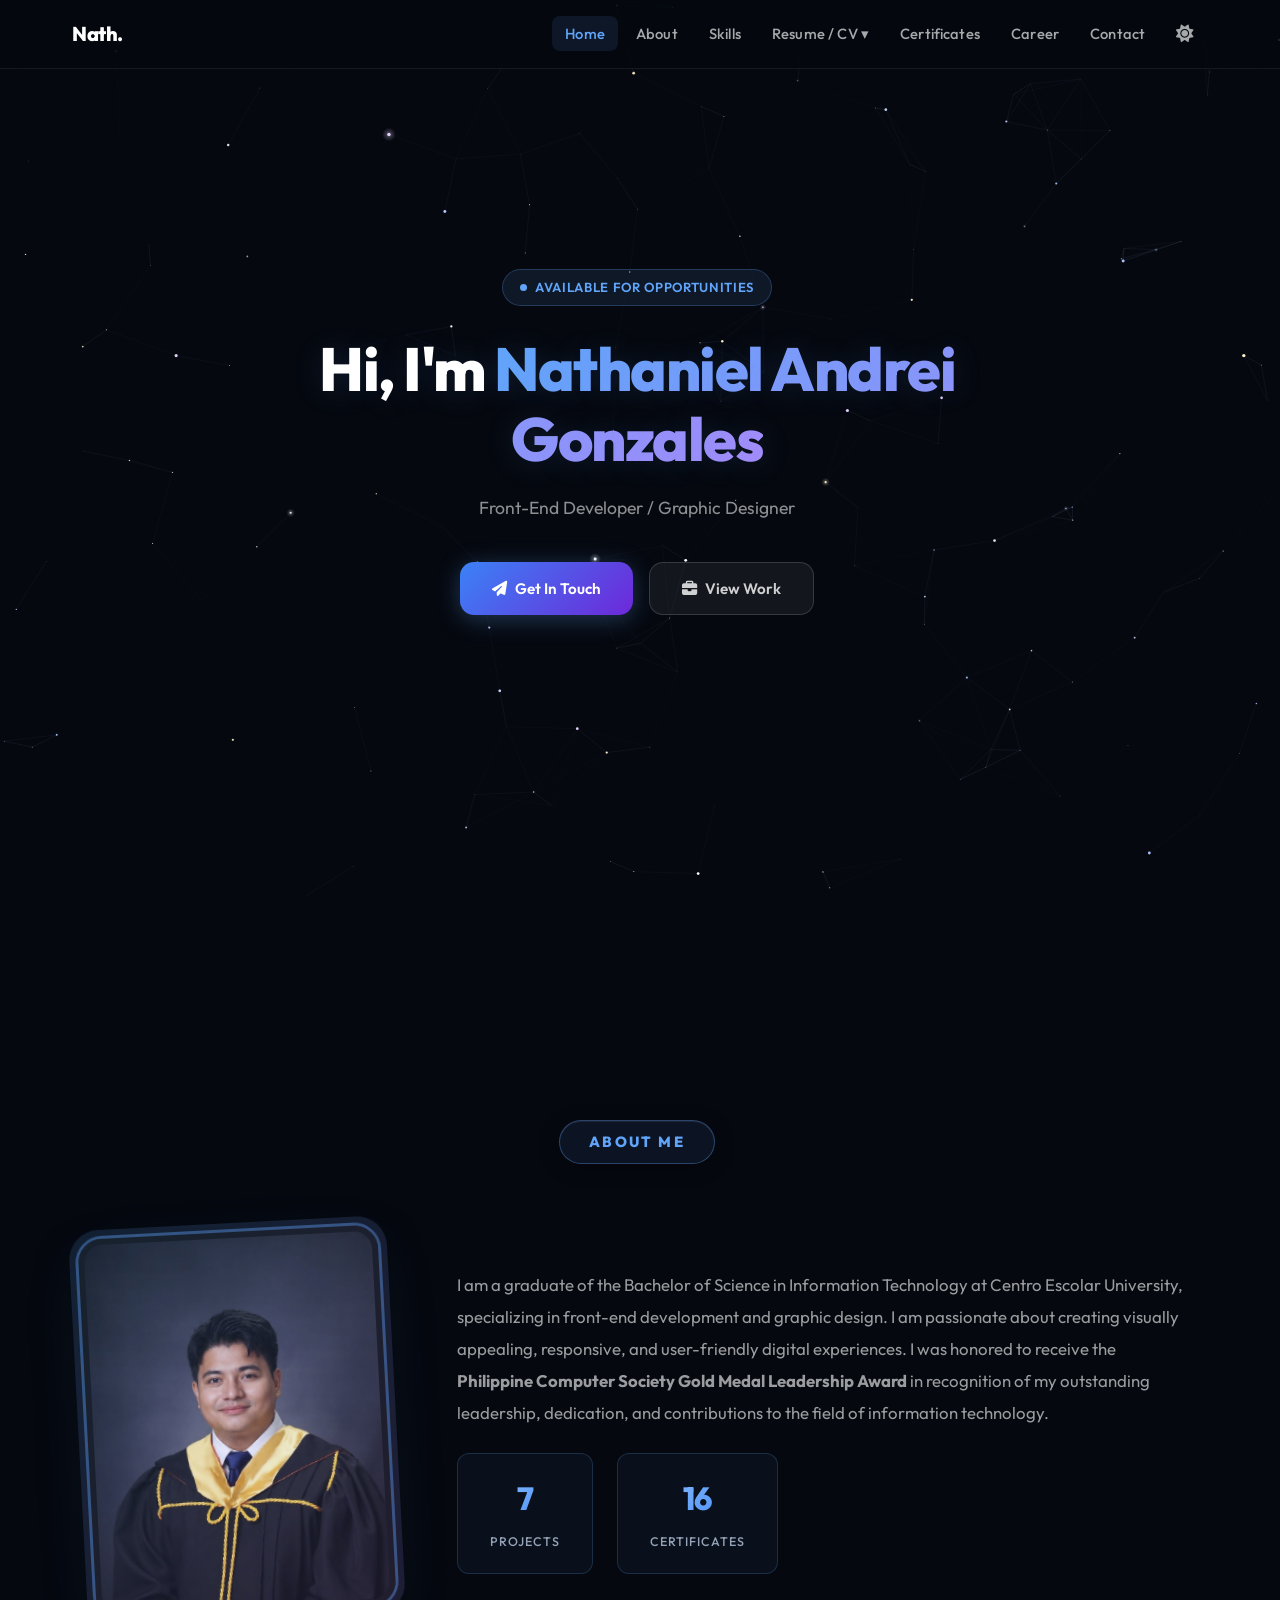
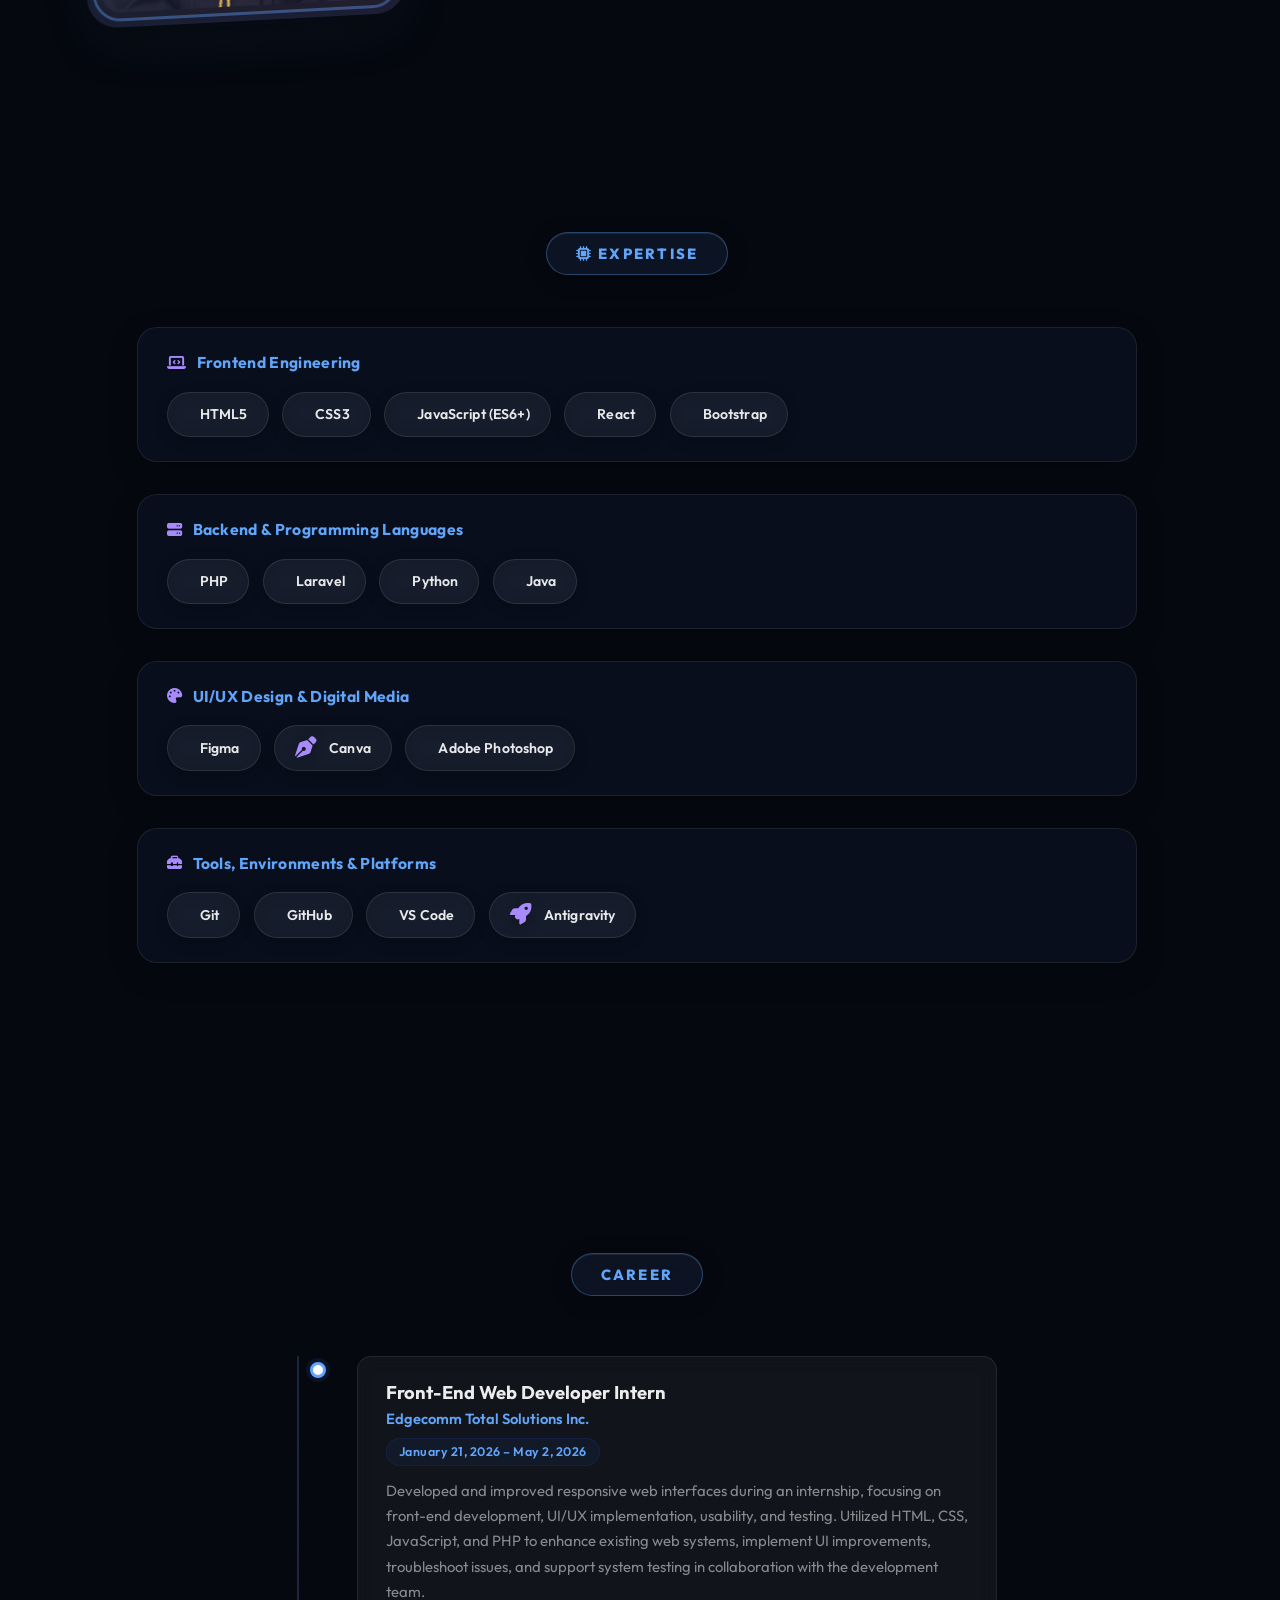
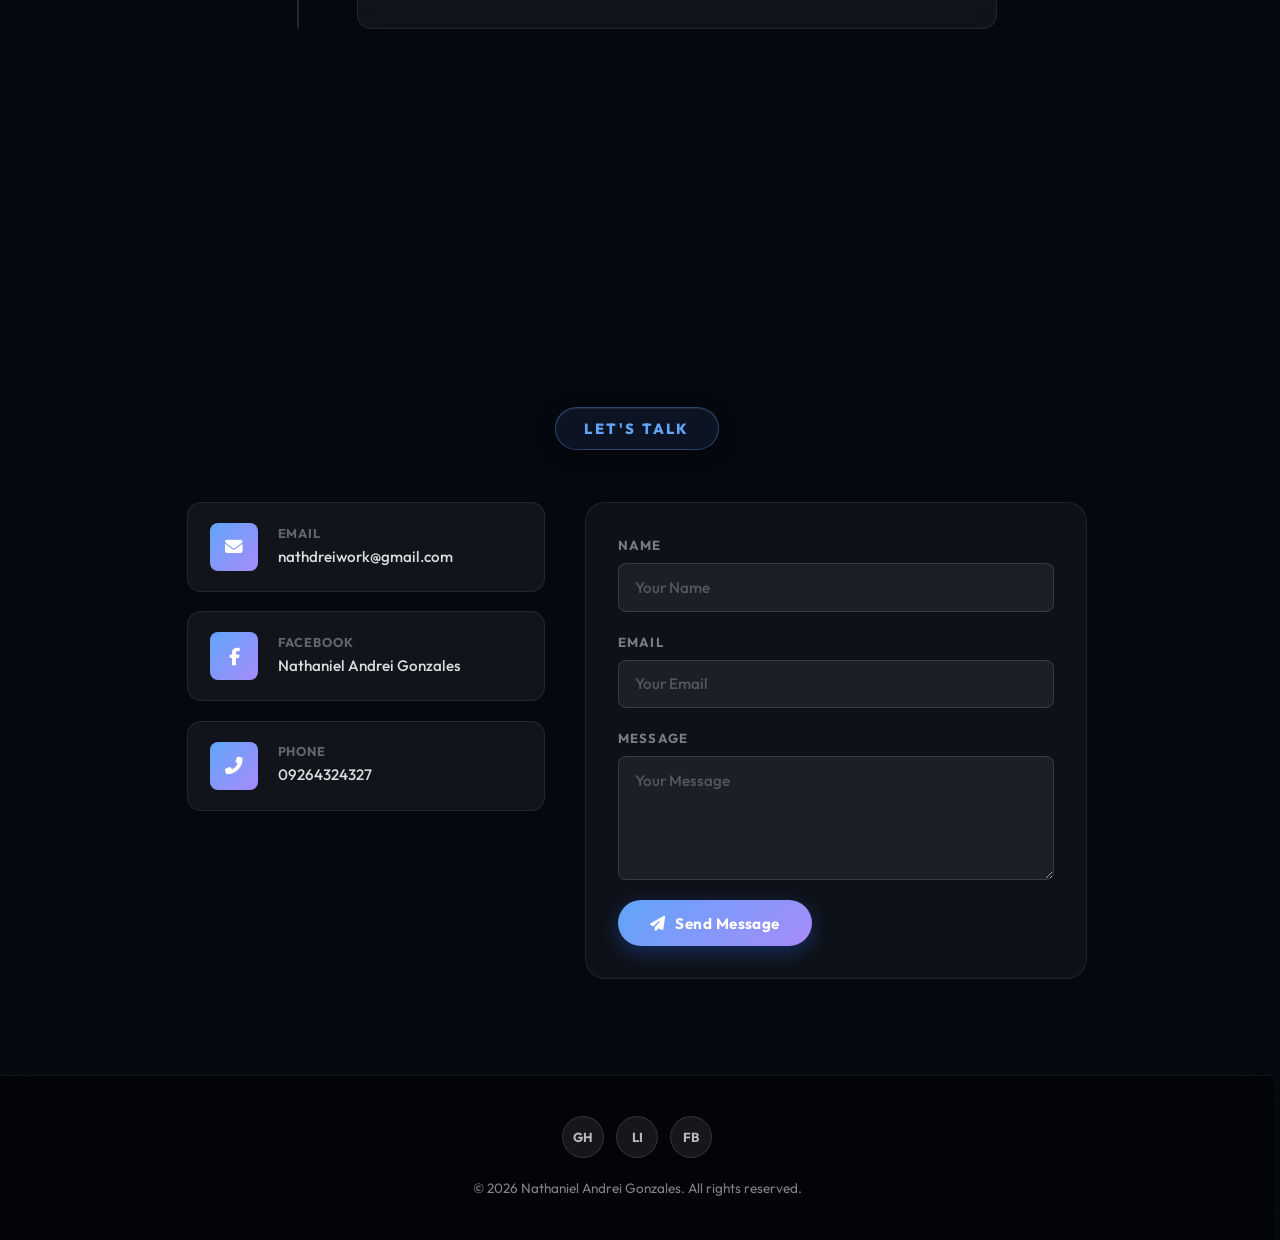
==== Index.html @ 777888ce "Initial portfolio commit" ====
<!DOCTYPE html>
<html lang="en">

<head>
    <meta charset="UTF-8">
    <meta name="viewport" content="width=device-width, initial-scale=1.0">
    <title>Nath Portfolio</title>
    <meta name="description"
        content="Portfolio of Nathaniel — Front-End Developer, Web Designer, and IT student at Centro Escolar University.">

    <!-- Google Fonts -->
    <link rel="preconnect" href="https://fonts.googleapis.com">
    <link rel="preconnect" href="https://fonts.gstatic.com" crossorigin>
    <link href="https://fonts.googleapis.com/css2?family=Outfit:wght@300;400;500;600;700;800&display=swap"
        rel="stylesheet">

    <!-- FontAwesome -->
    <link rel="stylesheet" href="https://cdnjs.cloudflare.com/ajax/libs/font-awesome/6.4.0/css/all.min.css">

    <link rel="stylesheet" href="nath2.css">
</head>

<body id="body">

    <!-- Navigation -->
    <nav id="navbar">
        <div class="container">
            <div class="logo">Nath.</div>

            <div class="menu-toggle" id="mobile-menu">
                <span></span>
                <span></span>
                <span></span>
            </div>

            <ul id="nav-menu">
                <li><a href="#home">Home</a></li>
                <li><a href="#about">About</a></li>
                <li><a href="#skills">Skills</a></li>
                <li class="cv-dropdown">
                    <a href="#" id="cv-link">Resume / CV ▾</a>
                    <div class="cv-popup">
                        <h3>My Documents</h3>
                        <a href="CV.pdf" download>Download CV</a>
                        <a href="resume (2).pdf" download>Download Resume</a>
                    </div>
                </li>
                <li><a href="#" id="certificates-nav-link">Certificates</a></li>
                <li><a href="#experience">Career</a></li>
                <li><a href="#contact">Contact</a></li>
                <li style="display:flex;align-items:center;"><button id="theme-toggle" class="theme-toggle-btn"
                        aria-label="Toggle Theme"><i class="fas fa-sun"></i></button></li>
            </ul>
        </div>
    </nav>

    <!-- Home Section -->
    <canvas id="star-canvas"></canvas>

    <section id="home">
        <div class="hero-content fade-up">
            <div class="hero-badge">Available for opportunities</div>
            <h1>Hi, I'm <span class="highlight">Nathaniel Andrei<br>Gonzales</span></h1>
            <p class="tagline">Front-End Developer / Graphic Designer</p>
            <div class="hero-buttons">
                <a href="#contact" class="cta-button">
                    <i class="fas fa-paper-plane"></i> Get In Touch
                </a>
                <a href="#" id="view-work-btn" class="cta-outline">
                    <i class="fas fa-briefcase"></i> View Work
                </a>
            </div>
        </div>
    </section>


    <!-- About Section -->
    <section id="about">
        <div style="text-align:center;margin-bottom:0.5rem;">
            <span class="section-pill">About Me</span>
        </div>
        <div class="about-content">
            <div class="about-image">
                <img src="nath.jpg?v=2" alt="Nathaniel Andrei Gonzales">
            </div>
            <div class="about-text">
                <p>I am a graduate of the Bachelor of Science in Information Technology at Centro Escolar University,
                    specializing in front-end development and graphic design. I am passionate about creating visually
                    appealing, responsive, and user-friendly digital experiences. I was honored to receive the
                    <strong>Philippine Computer Society Gold Medal Leadership Award</strong> in recognition of my
                    outstanding leadership, dedication,
                    and contributions to the field of information technology.
                </p>

                <div class="about-stats">
                    <div class="stat-item">
                        <span class="stat-number">7</span>
                        <span class="stat-label">Projects</span>
                    </div>
                    <div class="stat-item">
                        <span class="stat-number">16</span>
                        <span class="stat-label">Certificates</span>
                    </div>
                </div>
            </div>
        </div>
    </section>

    <!-- Skills Section -->
    <section id="skills">
        <div class="skills-section-header">
            <span class="section-pill"><i class="fas fa-microchip"></i> Expertise</span>

        </div>

        <div class="skills-container">
            <!-- Category 1: Frontend Development -->
            <div class="skills-group-block">
                <h3 class="skills-group-heading"><i class="fas fa-laptop-code"></i> Frontend Engineering</h3>
                <div class="skills-chips-wrapper">
                    <div class="skill-chip"><i class="devicon-html5-plain colored"></i><span>HTML5</span></div>
                    <div class="skill-chip"><i class="devicon-css3-plain colored"></i><span>CSS3</span></div>
                    <div class="skill-chip"><i class="devicon-javascript-plain colored"></i><span>JavaScript
                            (ES6+)</span></div>
                    <div class="skill-chip"><i class="devicon-react-original colored"></i><span>React</span></div>
                    <div class="skill-chip"><i class="devicon-bootstrap-plain colored"></i><span>Bootstrap</span></div>
                </div>
            </div>

            <!-- Category 2: Backend & Programming -->
            <div class="skills-group-block">
                <h3 class="skills-group-heading"><i class="fas fa-server"></i> Backend &amp; Programming Languages</h3>
                <div class="skills-chips-wrapper">
                    <div class="skill-chip"><i class="devicon-php-plain colored"></i><span>PHP</span></div>
                    <div class="skill-chip"><i class="devicon-laravel-plain colored"></i><span>Laravel</span></div>
                    <div class="skill-chip"><i class="devicon-python-plain colored"></i><span>Python</span></div>
                    <div class="skill-chip"><i class="devicon-java-plain colored"></i><span>Java</span></div>
                </div>
            </div>

            <!-- Category 3: UI/UX Design & Media -->
            <div class="skills-group-block">
                <h3 class="skills-group-heading"><i class="fas fa-palette"></i> UI/UX Design &amp; Digital Media</h3>
                <div class="skills-chips-wrapper">
                    <div class="skill-chip"><i class="devicon-figma-plain colored"></i><span>Figma</span></div>
                    <div class="skill-chip"><i class="fas fa-pen-nib skill-icon-fa"></i><span>Canva</span></div>
                    <div class="skill-chip"><i class="devicon-photoshop-plain colored"></i><span>Adobe Photoshop</span>
                    </div>
                </div>
            </div>

            <!-- Category 4: Tools & Platforms -->
            <div class="skills-group-block">
                <h3 class="skills-group-heading"><i class="fas fa-toolbox"></i> Tools, Environments &amp; Platforms</h3>
                <div class="skills-chips-wrapper">
                    <div class="skill-chip"><i class="devicon-git-plain colored"></i><span>Git</span></div>
                    <div class="skill-chip"><i class="devicon-github-original skill-icon-github"></i><span>GitHub</span>
                    </div>
                    <div class="skill-chip"><i class="devicon-vscode-plain colored"></i><span>VS Code</span></div>
                    <div class="skill-chip"><i class="fas fa-rocket skill-icon-fa"></i><span>Antigravity</span></div>
                </div>
            </div>
        </div>
    </section>


    <!-- ====== PROJECTS OVERLAY MODAL ====== -->
    <div id="projectsOverlay" class="section-overlay" aria-hidden="true">
        <div class="section-overlay-inner">
            <button class="section-overlay-close" id="projects-overlay-close"
                aria-label="Close Projects">&times;</button>

            <div class="proj-section-header">
                <span class="section-pill"><i class="fas fa-folder-open"></i> Projects</span>
                <h2 class="proj-main-heading">Featured Projects &amp; Visual Work</h2>
                <p class="proj-section-desc">Showcase of my software, digital design, and research work, including
                    systems development,
                    web applications, and magazines.</p>
                <!-- Interactive Filter Bar -->
                <div class="proj-filter-bar">
                    <button class="proj-filter-btn active" data-filter="all">
                        <i class="fas fa-th-large"></i> All Work <span class="filter-count">7</span>
                    </button>
                    <button class="proj-filter-btn" data-filter="systems">
                        <i class="fas fa-code"></i> Systems &amp; Software <span class="filter-count">5</span>
                    </button>
                    <button class="proj-filter-btn" data-filter="magazines">
                        <i class="fas fa-book-open"></i> Magazines &amp; Media <span class="filter-count">2</span>
                    </button>
                </div>
            </div>

            <!-- Category 1: Systems / Development -->
            <div class="proj-category-block" data-category="systems">
                <div class="proj-category-title">
                    <span class="category-pill"><i class="fas fa-laptop-code"></i> Software &amp; Systems
                        Engineering</span>
                </div>

                <div class="proj-grid">
                    <!-- 01 — Student Affairs Merit System -->
                    <div class="proj-card" data-num="01" data-category="systems">
                        <div class="proj-img">
                            <img src="Proj/proj1.png" alt="Student Affairs Merit System">
                            <div class="proj-hover">
                                <button onclick="openProjectModal(0)"><i class="fas fa-arrow-up-right-from-square"></i>
                                    View Details</button>
                            </div>
                        </div>
                        <div class="proj-body">
                            <h3>Student Affairs Merit System</h3>
                            <p>A web platform for CEU Manila to track student activities and automate merit point
                                computation.</p>
                            <div class="proj-tech">
                                <span>PHP</span>
                                <span>MySQL</span>
                                <span>HTML</span>
                                <span>CSS</span>
                                <span>Bootstrap</span>
                            </div>
                            <div class="proj-actions">
                                <a href="https://github.com/nathdreiwork/student-affairs-merit-system" target="_blank"
                                    class="proj-action-btn proj-action-btn--ghost">
                                    <i class="fab fa-github"></i> GitHub Repository
                                </a>
                            </div>
                        </div>
                    </div>

                    <!-- 02 — VerdixaChatBot -->
                    <div class="proj-card" data-num="02" data-category="systems">
                        <div class="proj-img">
                            <img src="Proj/proj5.png" alt="VerdixaChatBot">
                            <div class="proj-hover">
                                <button onclick="openProjectModal(1)"><i class="fas fa-arrow-up-right-from-square"></i>
                                    View Details</button>
                            </div>
                        </div>
                        <div class="proj-body">
                            <h3>VerdixaChatBot</h3>
                            <p>An AI-powered diet chatbot system designed to help users achieve health goals with
                                real-time AI guidance.</p>
                            <div class="proj-tech">
                                <span>PHP</span>
                                <span>MySQL</span>
                                <span>HTML</span>
                                <span>CSS</span>
                                <span>Bootstrap</span>
                            </div>
                            <div class="proj-actions">
                                <a href="https://github.com/nathdreiwork/verdixa-chatbot" target="_blank"
                                    class="proj-action-btn proj-action-btn--ghost">
                                    <i class="fab fa-github"></i> GitHub Repository
                                </a>
                            </div>
                        </div>
                    </div>

                    <!-- 03 — BarangayCare -->
                    <div class="proj-card" data-num="03" data-category="systems">
                        <div class="proj-img">
                            <img src="Proj/proj6.png" alt="BarangayCare — Health Information System">
                            <div class="proj-hover">
                                <button onclick="openProjectModal(2)"><i class="fas fa-arrow-up-right-from-square"></i>
                                    View Details</button>
                            </div>
                        </div>
                        <div class="proj-body">
                            <h3>BarangayCare</h3>
                            <p>A cloud-powered barangay health record system with real-time profiling, vaccination
                                tracker, &amp; inventory.</p>
                            <div class="proj-tech">
                                <span>JavaScript</span>
                                <span>Firebase</span>
                                <span>Firestore</span>
                                <span>Chart.js</span>
                                <span>HTML5/CSS3</span>
                            </div>
                            <div class="proj-actions">
                                <a href="https://github.com/nathdreiwork/barangaycare" target="_blank"
                                    class="proj-action-btn proj-action-btn--ghost">
                                    <i class="fab fa-github"></i> GitHub Repository
                                </a>
                            </div>
                        </div>
                    </div>

                    <!-- 04 — PowerHub E-Commerce -->
                    <div class="proj-card" data-num="04" data-category="systems">
                        <div class="proj-img">
                            <img src="Proj/Proj3.png" alt="PowerHub E-Commerce">
                            <div class="proj-hover">
                                <button onclick="openProjectModal(3)"><i class="fas fa-arrow-up-right-from-square"></i>
                                    View Details</button>
                            </div>
                        </div>
                        <div class="proj-body">
                            <h3>PowerHub E-Commerce</h3>
                            <p>An e-commerce platform for browsing and purchasing tech products with full administrative
                                inventory control.</p>
                            <div class="proj-tech">
                                <span>MS Access</span>
                            </div>
                        </div>
                    </div>

                    <!-- 05 — Human Food & Water Dispenser -->
                    <div class="proj-card" data-num="05" data-category="systems">
                        <div class="proj-img">
                            <img src="Proj/Proj2.png" alt="Human Food &amp; Water Dispenser">
                            <div class="proj-hover">
                                <button onclick="openProjectModal(4)"><i class="fas fa-arrow-up-right-from-square"></i>
                                    View Details</button>
                            </div>
                        </div>
                        <div class="proj-body">
                            <h3>Human Food &amp; Water Dispenser</h3>
                            <p>An automated robotics system that hygienically dispenses food and water in public spaces
                                using sensors.</p>
                            <div class="proj-tech">
                                <span>Arduino</span><span>C++</span><span>Sensors</span><span>Servo Motor</span>
                            </div>
                        </div>
                    </div>
                </div>
            </div>

            <!-- Category 2: Graphic Design / Publications -->
            <div class="proj-category-block" data-category="magazines">
                <div class="proj-category-title">
                    <span class="category-pill"><i class="fas fa-book-open"></i> Publications &amp; Editorial
                        Media</span>
                </div>

                <div class="proj-grid">
                    <!-- 06 — JPCS Organization -->
                    <div class="proj-card" data-num="06" data-category="magazines">
                        <div class="proj-img">
                            <img src="Proj/D 1.png" alt="JPCS Organization Magazine">
                            <div class="proj-hover">
                                <button onclick="openProjectModal(5)"><i class="fas fa-arrow-up-right-from-square"></i>
                                    View Details</button>
                            </div>
                        </div>
                        <div class="proj-body">
                            <h3>JPCS Organization</h3>
                            <p>Full editorial magazine layout designed for the Technology Batch 2026 graduating class.
                            </p>
                            <div class="proj-tech">
                                <span>Canva</span><span>Magazine Layout</span>
                            </div>
                        </div>
                    </div>

                    <!-- 07 — Graduation Batch 2026 -->
                    <div class="proj-card" data-num="07" data-category="magazines">
                        <div class="proj-img">
                            <img src="Proj/D 2.png" alt="Graduation Batch 2026 Magazine">
                            <div class="proj-hover">
                                <button onclick="openProjectModal(6)"><i class="fas fa-arrow-up-right-from-square"></i>
                                    View Details</button>
                            </div>
                        </div>
                        <div class="proj-body">
                            <h3>Graduation Batch 2026</h3>
                            <p>Full editorial magazine layout designed for the Technology Batch 2026 graduating class.
                            </p>
                            <div class="proj-tech">
                                <span>Canva</span><span>Magazine Layout</span>
                            </div>
                        </div>
                    </div>
                </div><!-- /.proj-grid -->
            </div><!-- /.proj-category-block -->
        </div><!-- /.section-overlay-inner -->
    </div><!-- /#projectsOverlay -->

    <!-- ====== CERTIFICATES OVERLAY MODAL ====== -->
    <div id="certificatesOverlay" class="section-overlay" aria-hidden="true">
        <div class="section-overlay-inner">
            <button class="section-overlay-close" id="certificates-overlay-close"
                aria-label="Close Certificates">&times;</button>

            <div class="cert-section-header">
                <span class="section-pill"><i class="fas fa-certificate"></i> Verified Credentials</span>
                <h2 class="cert-main-heading">Certifications &amp; Technical Qualifications</h2>
                <p class="cert-section-desc">Official certifications in Linux system administration, AWS cloud security,
                    TESDA Computer Systems Servicing NCII, and digital tools.</p>

                <!-- Filter Bar -->
                <div class="cert-filter-bar">
                    <button class="cert-filter-btn active" data-cert-filter="all">
                        <i class="fas fa-th-large"></i> All Credentials <span class="filter-count">16</span>
                    </button>
                    <button class="cert-filter-btn" data-cert-filter="it-cloud">
                        <i class="fas fa-server"></i> IT, Systems &amp; Cloud <span class="filter-count">6</span>
                    </button>
                    <button class="cert-filter-btn" data-cert-filter="dev-data">
                        <i class="fas fa-code"></i> Web Dev &amp; Data <span class="filter-count">3</span>
                    </button>
                    <button class="cert-filter-btn" data-cert-filter="productivity">
                        <i class="fas fa-tools"></i> Productivity &amp; Tools <span class="filter-count">7</span>
                    </button>
                </div>
            </div>

            <!-- Category 1: IT Systems, Networking & Cloud -->
            <div class="cert-category-block" data-cert-category="it-cloud">
                <div class="cert-category-title">
                    <span class="category-pill"><i class="fas fa-server"></i> IT Systems, Networking &amp; Cloud
                        Administration</span>
                </div>

                <div class="cert-grid">
                    <div class="cert-item"><img src="Cert/Cert5.png" alt="Red Hat System Administration I (RH124)">
                        <div class="cert-item-info">
                            <h3>Red Hat System Administration I (RH124)</h3>
                            <p>Linux system administration fundamentals and core CLI commands.</p>
                            <span class="cert-tag"><i class="fab fa-redhat"></i> Linux Admin</span>
                        </div>
                    </div>
                    <div class="cert-item"><img src="Cert/Cert6.png" alt="AWS Academy — Cloud Security Foundations">
                        <div class="cert-item-info">
                            <h3>AWS Academy — Cloud Security Foundations</h3>
                            <p>Cloud security principles, IAM policies, and compliance architecture.</p>
                            <span class="cert-tag"><i class="fab fa-aws"></i> AWS Cloud</span>
                        </div>
                    </div>
                    <div class="cert-item"><img src="Cert/Cert7.png" alt="Setting Up Computer Servers NCII">
                        <div class="cert-item-info">
                            <h3>Setting Up Computer Servers NCII</h3>
                            <p>Installing, configuring, and deploying enterprise server roles.</p>
                            <span class="cert-tag"><i class="fas fa-network-wired"></i> TESDA NCII</span>
                        </div>
                    </div>
                    <div class="cert-item"><img src="Cert/Cert8.png"
                            alt="Installing and Configuring Computer Systems NCII">
                        <div class="cert-item-info">
                            <h3>Installing and Configuring Computer Systems NCII</h3>
                            <p>System assembly, OS deployment, and hardware configuration.</p>
                            <span class="cert-tag"><i class="fas fa-microchip"></i> TESDA NCII</span>
                        </div>
                    </div>
                    <div class="cert-item"><img src="Cert/Cert9.png"
                            alt="Maintaining Computer Systems and Networks NCII">
                        <div class="cert-item-info">
                            <h3>Maintaining Computer Systems and Networks NCII</h3>
                            <p>Network maintenance, cable termination, and system diagnostics.</p>
                            <span class="cert-tag"><i class="fas fa-wifi"></i> TESDA NCII</span>
                        </div>
                    </div>
                    <div class="cert-item"><img src="Cert/Cert10.png" alt="Computer Systems Servicing NCII">
                        <div class="cert-item-info">
                            <h3>Computer Systems Servicing NCII</h3>
                            <p>Comprehensive computer hardware servicing and network repair.</p>
                            <span class="cert-tag"><i class="fas fa-wrench"></i> TESDA NCII</span>
                        </div>
                    </div>
                </div>
            </div>

            <!-- Category 2: Web Development & Data -->
            <div class="cert-category-block" data-cert-category="dev-data">
                <div class="cert-category-title">
                    <span class="category-pill"><i class="fas fa-code"></i> Web Development &amp; Data Analytics</span>
                </div>

                <div class="cert-grid">
                    <div class="cert-item"><img src="Cert/Cert16.png" alt="CSS and JavaScript">
                        <div class="cert-item-info">
                            <h3>CSS and JavaScript</h3>
                            <p>Building responsive single-page Flexbox websites with interactivity.</p>
                            <span class="cert-tag"><i class="fab fa-js"></i> Web Dev</span>
                        </div>
                    </div>
                    <div class="cert-item"><img src="Cert/Cert2.png" alt="Build a Free Website with WordPress">
                        <div class="cert-item-info">
                            <h3>Build a Free Website with WordPress</h3>
                            <p>Creating and structuring CMS websites and content layouts.</p>
                            <span class="cert-tag"><i class="fab fa-wordpress"></i> CMS</span>
                        </div>
                    </div>
                    <div class="cert-item"><img src="Cert/Cert12.png" alt="Working with BigQuery">
                        <div class="cert-item-info">
                            <h3>Working with BigQuery</h3>
                            <p>Querying large datasets, analyzing data, and generating SQL reports.</p>
                            <span class="cert-tag"><i class="fas fa-database"></i> Data SQL</span>
                        </div>
                    </div>
                </div>
            </div>

            <!-- Category 3: Productivity & Design Tools -->
            <div class="cert-category-block" data-cert-category="productivity">
                <div class="cert-category-title">
                    <span class="category-pill"><i class="fas fa-tools"></i> Productivity, Design &amp; Office
                        Tools</span>
                </div>

                <div class="cert-grid">
                    <div class="cert-item"><img src="Cert/Cert1.png" alt="Project Management Tracker — Microsoft Excel">
                        <div class="cert-item-info">
                            <h3>Project Management Tracker — Microsoft Excel</h3>
                            <p>Advanced Excel workbooks with automated project tracking tools.</p>
                            <span class="cert-tag"><i class="fas fa-file-excel"></i> MS Excel</span>
                        </div>
                    </div>
                    <div class="cert-item"><img src="Cert/Cert11.png"
                            alt="Analyze User Research Data — Microsoft Forms">
                        <div class="cert-item-info">
                            <h3>Analyze User Research Data — Microsoft Forms</h3>
                            <p>Survey creation, user research collection, and data analytics.</p>
                            <span class="cert-tag"><i class="fas fa-chart-pie"></i> MS Forms</span>
                        </div>
                    </div>
                    <div class="cert-item"><img src="Cert/Cert3.png" alt="Create a Storyboard using Canva">
                        <div class="cert-item-info">
                            <h3>Create a Storyboard using Canva</h3>
                            <p>Developing visual storyboard templates and layout graphics.</p>
                            <span class="cert-tag"><i class="fas fa-palette"></i> Design</span>
                        </div>
                    </div>
                    <div class="cert-item"><img src="Cert/Cert4.png" alt="Create a Promotional Video using Canva">
                        <div class="cert-item-info">
                            <h3>Create a Promotional Video using Canva</h3>
                            <p>Producing promotional video media with motion graphics.</p>
                            <span class="cert-tag"><i class="fas fa-video"></i> Video</span>
                        </div>
                    </div>
                    <div class="cert-item"><img src="Cert/Cert14.png" alt="Create a Resume and Cover Letter with Word">
                        <div class="cert-item-info">
                            <h3>Create a Resume and Cover Letter with Word</h3>
                            <p>Professional typography and document structuring using MS Word.</p>
                            <span class="cert-tag"><i class="fas fa-file-word"></i> MS Word</span>
                        </div>
                    </div>
                    <div class="cert-item"><img src="Cert/Cert15.png" alt="Getting Started with Microsoft PowerPoint">
                        <div class="cert-item-info">
                            <h3>Getting Started with Microsoft PowerPoint</h3>
                            <p>Designing dynamic slideshow presentations and visuals.</p>
                            <span class="cert-tag"><i class="fas fa-file-powerpoint"></i> PowerPoint</span>
                        </div>
                    </div>
                    <div class="cert-item"><img src="Cert/Cert13.png" alt="Getting Started with Microsoft Word">
                        <div class="cert-item-info">
                            <h3>Getting Started with Microsoft Word</h3>
                            <p>Formatting business documents, tables, and typography.</p>
                            <span class="cert-tag"><i class="fas fa-file-alt"></i> MS Word</span>
                        </div>
                    </div>
                </div>
            </div>

            <!-- Certificate image lightbox (inside overlay) -->
            <div class="certificate-modal" id="certificateModal">
                <button class="modal-close">&times;</button>
                <img id="modalImage" alt="Certificate Preview">
            </div>
        </div><!-- /.section-overlay-inner -->
    </div><!-- /#certificatesOverlay -->



    <!-- Experience Section -->
    <section id="experience">
        <div style="text-align:center;margin-bottom:0.5rem;">
            <span class="section-pill">Career</span>
        </div>
        <div class="experience-container">

            <div class="timeline-item">
                <div class="timeline-dot"></div>
                <div class="timeline-content">
                    <h3>Front-End Web Developer Intern</h3>
                    <h4>Edgecomm Total Solutions Inc.</h4>
                    <span class="timeline-date">January 21, 2026 – May 2, 2026</span>
                    <p>Developed and improved responsive web interfaces during an internship, focusing on front-end
                        development, UI/UX implementation, usability, and testing. Utilized HTML, CSS, JavaScript, and
                        PHP to enhance existing web systems, implement UI improvements, troubleshoot issues, and support
                        system testing in collaboration with the development team.</p>
                </div>
            </div>

        </div>
    </section>

    <!-- Contact Section -->
    <section id="contact">
        <div style="text-align:center;margin-bottom:0.5rem;">
            <span class="section-pill">Let's Talk</span>
        </div>
        <div class="contact-container">
            <div class="contact-info">

                <div class="contact-item" id="contactEmailItem">
                    <div class="contact-icon"><i class="fas fa-envelope"></i></div>
                    <div>
                        <h3>Email</h3>
                        <p>nathdreiwork@gmail.com</p>
                    </div>
                </div>

                <div class="contact-item">
                    <div class="contact-icon"><i class="fab fa-facebook-f"></i></div>
                    <div>
                        <h3>Facebook</h3>
                        <p>Nathaniel Andrei Gonzales</p>
                    </div>
                </div>

                <div class="contact-item">
                    <div class="contact-icon"><i class="fas fa-phone-alt"></i></div>
                    <div>
                        <h3>Phone</h3>
                        <p>09264324327</p>
                    </div>
                </div>

            </div>

            <!-- Contact Form (Pure JS AJAX — No Page Redirect) -->
            <form class="contact-form" id="contactForm">
                <div class="form-group">
                    <label for="contactName">Name</label>
                    <input type="text" id="contactName" name="name" placeholder="Your Name" required>
                </div>
                <div class="form-group">
                    <label for="contactEmail">Email</label>
                    <input type="email" id="contactEmail" name="email" placeholder="Your Email" required>
                </div>
                <div class="form-group">
                    <label for="contactMessage">Message</label>
                    <textarea id="contactMessage" name="message" rows="5" placeholder="Your Message"
                        required></textarea>
                </div>
                <button type="button" class="contact-submit-btn" id="contactSubmitBtn">
                    <i class="fas fa-paper-plane" id="submitBtnIcon"></i> <span id="submitBtnText">Send Message</span>
                </button>
                <div id="contactFormStatus" class="contact-status-msg"></div>
            </form>
        </div>
    </section>


    <!-- Footer -->
    <footer>
        <div class="social-links">
            <a href="https://github.com/nathdreiwork" target="_blank" title="GitHub" aria-label="GitHub">GH</a>
            <a href="https://www.linkedin.com/in/nathaniel-andrei-gonzales-078173385/" target="_blank" title="LinkedIn"
                aria-label="LinkedIn">LI</a>
            <a href="https://www.facebook.com/profile.php?id=61592359302100" target="_blank" title="Facebook"
                aria-label="Facebook">FB</a>
        </div>
        <p>&copy; 2026 Nathaniel Andrei Gonzales. All rights reserved.</p>
    </footer>


    <!-- Project Modal (outside all sections so position:fixed works correctly) -->
    <div id="projectModal" class="modal">
        <div class="modal-content">
            <button class="close-btn" onclick="closeProjectModal()">&times;</button>
            <div class="modal-layout">
                <div class="modal-left" id="modalLeft">
                    <img id="modalImagePreview" src="" alt="Project Image">
                </div>
                <div class="modal-right">
                    <h2 id="modalTitle">Project Title</h2>
                    <p id="modalDescription">Project description goes here...</p>
                    <h3>Key Features</h3>
                    <ul id="modalFeatures"></ul>
                    <h3>Tech Stack</h3>
                    <div id="modalTags" class="project-tags"></div>
                </div>
            </div>
        </div>
    </div>

    <script src="nath.js"></script>
</body>

</html>
---- nath2.css ----
/* =============================== RESET =============================== */
*,
*::before,
*::after {
  margin: 0;
  padding: 0;
  box-sizing: border-box;
}

/* =============================== VARIABLES =============================== */
:root {
  --bg-main: #05080F;
  --bg-secondary: rgba(255, 255, 255, 0.04);
  --bg-card: rgba(255, 255, 255, 0.06);
  --primary: #60A5FA;
  --primary-dark: #3B82F6;
  --accent: #A78BFA;
  --accent-light: rgba(167, 139, 250, 0.15);
  --text-main: #F0F6FF;
  --text-muted: #94A3B8;
  --text-light: #64748B;
  --border: rgba(255, 255, 255, 0.10);
  --border-light: rgba(255, 255, 255, 0.06);
  --shadow-sm: 0 1px 3px rgba(0, 0, 0, 0.4);
  --shadow-md: 0 4px 16px rgba(0, 0, 0, 0.5);
  --shadow-lg: 0 10px 40px rgba(0, 0, 0, 0.55);
  --shadow-xl: 0 20px 60px rgba(96, 165, 250, 0.12), 0 8px 24px rgba(0, 0, 0, 0.5);
  --radius-sm: 8px;
  --radius-md: 14px;
  --radius-lg: 20px;
  --radius-xl: 28px;
  --transition: 0.3s cubic-bezier(0.4, 0, 0.2, 1);
}

/* =============================== GLOBAL =============================== */
html {
  scroll-behavior: smooth;
  scrollbar-gutter: stable;
}

body {
  font-family: 'Outfit', 'Segoe UI', Tahoma, Geneva, Verdana, sans-serif;
  color: var(--text-main);
  background: var(--bg-main);
  line-height: 1.6;
  overflow-x: hidden;
}

body.modal-open,
body.overlay-open {
  overflow: hidden !important;
}

a {
  text-decoration: none;
  color: inherit;
}

h1,
h2,
h3,
h4,
h5,
h6 {
  line-height: 1.3;
  font-weight: 700;
}

/* =============================== SCROLLBAR =============================== */
::-webkit-scrollbar {
  width: 6px;
}

::-webkit-scrollbar-track {
  background: #0A0E1A;
}

::-webkit-scrollbar-thumb {
  background: rgba(255, 255, 255, 0.12);
  border-radius: 10px;
}

::-webkit-scrollbar-thumb:hover {
  background: rgba(255, 255, 255, 0.22);
}

/* =============================== NAVBAR =============================== */
nav {
  background: rgba(5, 8, 15, 0.75);
  backdrop-filter: blur(20px);
  -webkit-backdrop-filter: blur(20px);
  padding: 0;
  position: fixed;
  width: 100%;
  top: 0;
  z-index: 1000;
  border-bottom: 1px solid rgba(255, 255, 255, 0.07);
  transition: box-shadow var(--transition), background var(--transition);
}

nav.scrolled {
  background: rgba(5, 8, 15, 0.95);
  box-shadow: 0 4px 30px rgba(0, 0, 0, 0.6);
}

nav .container {
  max-width: 1200px;
  margin: auto;
  padding: 0 2rem;
  display: flex;
  justify-content: space-between;
  align-items: center;
  height: 68px;
}

.logo {
  font-weight: 800;
  font-size: 1.25rem;
  color: #ffffff;
  letter-spacing: -0.5px;
  position: relative;
  white-space: nowrap;
}

.logo span {
  color: var(--primary);
}

nav ul {
  display: flex;
  list-style: none;
  gap: 0.25rem;
  align-items: center;
}

#nav-menu li a {
  position: relative;
  color: rgba(255, 255, 255, 0.65);
  font-weight: 500;
  font-size: 0.92rem;
  padding: 0.5rem 0.85rem;
  border-radius: var(--radius-sm);
  transition: color var(--transition), background var(--transition);
  letter-spacing: 0.01em;
}

#nav-menu li a:hover,
#nav-menu li a.active {
  color: var(--primary);
  background: rgba(96, 165, 250, 0.10);
}

/* =============================== CV POPUP =============================== */
.cv-dropdown {
  position: relative;
}

.cv-popup {
  display: none;
  position: absolute;
  top: calc(100% + 12px);
  left: 50%;
  transform: translateX(-50%);
  min-width: 260px;
  background: rgba(10, 14, 30, 0.95);
  backdrop-filter: blur(20px);
  border: 1px solid rgba(255, 255, 255, 0.10);
  border-radius: var(--radius-lg);
  padding: 16px;
  z-index: 1000;
  box-shadow: 0 20px 60px rgba(0, 0, 0, 0.7), 0 0 0 1px rgba(255, 255, 255, 0.05);
  animation: slideDown 0.2s ease;
  opacity: 0;
  pointer-events: none;
  transition: opacity var(--transition);
}

.cv-popup.active,
.cv-dropdown:hover .cv-popup {
  display: block;
  opacity: 1;
  pointer-events: auto;
}

.cv-popup::before {
  content: '';
  position: absolute;
  top: -7px;
  left: 50%;
  transform: translateX(-50%);
  width: 14px;
  height: 14px;
  background: rgba(10, 14, 30, 0.95);
  border-left: 1px solid rgba(255, 255, 255, 0.10);
  border-top: 1px solid rgba(255, 255, 255, 0.10);
  border-radius: 2px;
  rotate: 45deg;
}

.cv-popup h3 {
  font-size: 0.8rem;
  font-weight: 600;
  color: rgba(255, 255, 255, 0.4);
  text-transform: uppercase;
  letter-spacing: 0.08em;
  margin-bottom: 12px;
  padding-bottom: 10px;
  border-bottom: 1px solid rgba(255, 255, 255, 0.07);
}

.cv-popup a,
.cv-popup button {
  display: flex;
  align-items: center;
  gap: 10px;
  width: 100%;
  padding: 10px 12px;
  margin: 5px 0;
  background: rgba(255, 255, 255, 0.05);
  border: 1px solid rgba(255, 255, 255, 0.08);
  border-radius: var(--radius-sm);
  color: rgba(255, 255, 255, 0.85);
  text-decoration: none;
  font-size: 0.9rem;
  font-weight: 500;
  cursor: pointer;
  transition: all var(--transition);
  font-family: inherit;
}

.cv-popup a:hover,
.cv-popup button:hover {
  background: var(--primary);
  color: #fff;
  border-color: var(--primary);
  transform: translateX(3px);
}

.cv-popup a::before {
  content: '📄';
  font-size: 1rem;
}

.cv-popup a[href*="download"]::before {
  content: '⬇️';
}

@keyframes slideDown {
  from {
    opacity: 0;
    transform: translateX(-50%) translateY(-8px);
  }

  to {
    opacity: 1;
    transform: translateX(-50%) translateY(0);
  }
}

@media (max-width: 480px) {
  .cv-popup {
    left: 0;
    transform: none;
    min-width: 200px;
  }

  .cv-popup::before {
    left: 30px;
    transform: none;
  }
}

/* =============================== MOBILE MENU =============================== */
.menu-toggle {
  display: none;
  flex-direction: column;
  cursor: pointer;
  gap: 5px;
  padding: 4px;
}

.menu-toggle span {
  width: 22px;
  height: 2px;
  background: var(--text-main);
  border-radius: 4px;
  transition: all var(--transition);
}

/* =============================== STAR CANVAS =============================== */
#star-canvas {
  position: fixed;
  inset: 0;
  z-index: -1;
  opacity: 1;
}

/* =============================== SECTIONS =============================== */
section {
  padding: 6rem 2rem;
  max-width: 1200px;
  margin: auto;
  animation: zoomIn 0.8s ease forwards;
  animation-play-state: paused;
}

@keyframes zoomIn {
  from {
    opacity: 0;
    transform: scale(0.97) translateY(20px);
  }

  to {
    opacity: 1;
    transform: scale(1) translateY(0);
  }
}

@keyframes fadeUp {
  from {
    opacity: 0;
    transform: translateY(30px);
  }

  to {
    opacity: 1;
    transform: translateY(0);
  }
}

/* Section headings */
.section-title {
  text-align: center;
  font-size: 2.2rem;
  font-weight: 800;
  color: var(--text-main);
  margin-bottom: 0.75rem;
  letter-spacing: -0.5px;
}

.section-subtitle {
  text-align: center;
  font-size: 1rem;
  color: var(--text-muted);
  margin-bottom: 3.5rem;
}

.section-pill {
  display: inline-block;
  padding: 0.3rem 1rem;
  background: rgba(96, 165, 250, 0.12);
  color: var(--primary);
  border: 1px solid rgba(96, 165, 250, 0.2);
  border-radius: 20px;
  font-size: 0.78rem;
  font-weight: 700;
  letter-spacing: 0.1em;
  text-transform: uppercase;
  margin-bottom: 0.75rem;
}

/* =============================== HOME =============================== */
#home {
  min-height: 100vh;
  display: flex;
  justify-content: center;
  align-items: center;
  text-align: center;
  padding-top: 5rem;
}

.hero-content {
  max-width: 800px;
}

.hero-badge {
  display: inline-flex;
  align-items: center;
  gap: 8px;
  padding: 0.45rem 1.1rem;
  background: rgba(96, 165, 250, 0.10);
  border: 1px solid rgba(96, 165, 250, 0.25);
  border-radius: 30px;
  color: var(--primary);
  font-size: 0.82rem;
  font-weight: 600;
  letter-spacing: 0.05em;
  text-transform: uppercase;
  margin-bottom: 1.75rem;
  animation: fadeUp 0.6s ease 0.1s both;
}

.hero-badge::before {
  content: '';
  width: 7px;
  height: 7px;
  background: var(--primary);
  border-radius: 50%;
  animation: pulse 2s ease infinite;
}

@keyframes pulse {

  0%,
  100% {
    opacity: 1;
    transform: scale(1);
  }

  50% {
    opacity: 0.5;
    transform: scale(0.85);
  }
}

.hero-content h1 {
  font-size: clamp(2.4rem, 5vw, 3.8rem);
  font-weight: 800;
  color: #ffffff;
  letter-spacing: -1.5px;
  line-height: 1.15;
  margin-bottom: 1.25rem;
  animation: fadeUp 0.6s ease 0.2s both;
  text-shadow: 0 2px 30px rgba(96, 165, 250, 0.15);
}

.hero-content h1 .highlight {
  background: linear-gradient(135deg, var(--primary), var(--accent));
  -webkit-background-clip: text;
  -webkit-text-fill-color: transparent;
  background-clip: text;
}

.tagline {
  font-size: 1.1rem;
  color: rgba(255, 255, 255, 0.55);
  margin-bottom: 2.5rem;
  font-weight: 400;
  max-width: 500px;
  margin-left: auto;
  margin-right: auto;
  animation: fadeUp 0.6s ease 0.3s both;
}

.hero-buttons {
  display: flex;
  gap: 1rem;
  justify-content: center;
  flex-wrap: wrap;
  animation: fadeUp 0.6s ease 0.4s both;
}

.cta-button {
  display: inline-flex;
  align-items: center;
  gap: 8px;
  padding: 0.85rem 2rem;
  font-weight: 600;
  font-size: 0.95rem;
  color: #ffffff;
  background: linear-gradient(135deg, var(--primary-dark), #6D28D9);
  border: none;
  border-radius: var(--radius-md);
  text-decoration: none;
  transition: all var(--transition);
  box-shadow: 0 4px 24px rgba(96, 165, 250, 0.3);
  cursor: pointer;
  font-family: inherit;
}

.cta-button:hover {
  transform: translateY(-2px);
  box-shadow: 0 8px 36px rgba(96, 165, 250, 0.45);
}

.cta-outline {
  display: inline-flex;
  align-items: center;
  gap: 8px;
  padding: 0.85rem 2rem;
  font-weight: 600;
  font-size: 0.95rem;
  color: rgba(255, 255, 255, 0.8);
  background: rgba(255, 255, 255, 0.06);
  border: 1.5px solid rgba(255, 255, 255, 0.15);
  border-radius: var(--radius-md);
  text-decoration: none;
  transition: all var(--transition);
  cursor: pointer;
  backdrop-filter: blur(8px);
}

.cta-outline:hover {
  border-color: var(--primary);
  color: var(--primary);
  background: rgba(96, 165, 250, 0.10);
  transform: translateY(-2px);
}

/* =============================== ABOUT =============================== */
#about {
  min-height: 100vh;
  display: flex;
  flex-direction: column;
  justify-content: center;
  padding-top: 6rem;
  /* just enough to clear the navbar */
  padding-bottom: 4rem;
}

#about h2 {
  text-align: center;
  font-size: 2.2rem;
  font-weight: 800;
  color: #ffffff;
  margin-bottom: 1rem;
  letter-spacing: -0.5px;
}

.about-content {
  display: flex;
  align-items: center;
  justify-content: center;
  gap: 70px;
  flex-wrap: wrap;
  margin-top: 3rem;
  max-width: 1100px;
  margin-left: auto;
  margin-right: auto;
}

.about-image {
  position: relative;
  flex-shrink: 0;
  width: 300px;
  height: 380px;
  border-radius: 24px;
  border: 6px solid #0a0a0a;
  box-shadow: 0 0 0 3px rgba(96, 165, 250, 0.4), 0 20px 40px rgba(0, 0, 0, 0.5), var(--shadow-xl);
  background-image: url('nath.jpg?v=2');
  background-size: cover;
  background-position: center top;
  cursor: pointer;
  transform: rotate(-3deg);
  transition: transform 0.3s ease;
}

.about-image:hover {
  transform: rotate(0deg);
}

/* Decorative glow ring — kept outside via negative margin on wrapper */
.about-image::before {
  content: '';
  position: absolute;
  inset: -15px;
  background: linear-gradient(135deg, var(--primary), var(--accent));
  border-radius: 30px;
  z-index: -1;
  opacity: 0.15;
}

/* Drei.png — overlays nath.jpg on hover via ::after */
.about-image::after {
  content: '';
  position: absolute;
  inset: 0;
  border-radius: 18px;
  background-image: url('Drei.png');
  background-size: cover;
  background-position: center top;
  opacity: 0;
  transition: opacity 0.5s ease;
}

.about-image:hover::after {
  opacity: 1;
}

/* Hide the img tag — layout handled by background-image */
.about-image img {
  display: none;
}

.about-text {
  flex: 1;
  min-width: 280px;
}

.about-text p {
  font-size: 1.05rem;
  color: rgba(255, 255, 255, 0.6);
  line-height: 1.9;
  margin-bottom: 1.5rem;
}

.about-stats {
  display: flex;
  gap: 1.5rem;
  flex-wrap: wrap;
  margin-top: 1rem;
}

.stat-item {
  text-align: center;
  background: rgba(96, 165, 250, 0.05);
  border: 1px solid rgba(96, 165, 250, 0.2);
  border-radius: 12px;
  padding: 1.2rem 2rem;
  min-width: 130px;
}

.stat-number {
  display: block;
  font-size: 2rem;
  font-weight: 800;
  background: linear-gradient(135deg, #93c5fd, #3b82f6);
  -webkit-background-clip: text;
  -webkit-text-fill-color: transparent;
  background-clip: text;
  letter-spacing: -1px;
  margin-bottom: 4px;
}

.stat-label {
  font-size: 0.78rem;
  color: var(--text-muted);
  font-weight: 500;
  text-transform: uppercase;
  letter-spacing: 0.08em;
}

@media (max-width: 768px) {
  .about-content {
    gap: 40px;
    justify-content: center;
    text-align: center;
  }

  .about-image {
    width: 220px;
    height: 280px;
  }

  .about-stats {
    justify-content: center;
  }
}

/* =============================== CERTIFICATES SECTION =============================== */
#certificates {
  background: var(--bg-main);
}

.cert-section-wrap {
  max-width: 1200px;
  margin: 0 auto;
}

.cert-section-header {
  text-align: center;
  margin-bottom: 3rem;
}

/* ===============================
   CREDENTIALS / CERTIFICATES ENHANCEMENTS
   =============================== */
.cert-section-header {
  text-align: center;
  margin-bottom: 2.5rem;
}

.cert-main-heading {
  font-size: 2.2rem;
  font-weight: 800;
  background: linear-gradient(135deg, #ffffff 0%, #60a5fa 50%, #a78bfa 100%);
  -webkit-background-clip: text;
  -webkit-text-fill-color: transparent;
  margin: 0.8rem 0 0.4rem;
  letter-spacing: -0.02em;
}

.cert-section-desc {
  font-size: 0.95rem;
  color: rgba(255, 255, 255, 0.65);
  max-width: 650px;
  margin: 0 auto 1.8rem;
  line-height: 1.6;
}

/* Certificate Filter Bar */
.cert-filter-bar {
  display: inline-flex;
  flex-wrap: wrap;
  justify-content: center;
  gap: 0.6rem;
  background: rgba(15, 23, 42, 0.65);
  padding: 0.45rem;
  border-radius: 9999px;
  border: 1px solid rgba(255, 255, 255, 0.12);
  backdrop-filter: blur(16px);
  -webkit-backdrop-filter: blur(16px);
  box-shadow: 0 8px 32px rgba(0, 0, 0, 0.3);
}

.cert-filter-btn {
  background: transparent;
  border: 1px solid transparent;
  color: rgba(255, 255, 255, 0.7);
  padding: 0.55rem 1.25rem;
  border-radius: 9999px;
  font-size: 0.85rem;
  font-weight: 600;
  cursor: pointer;
  display: inline-flex;
  align-items: center;
  gap: 0.55rem;
  transition: all 0.3s cubic-bezier(0.4, 0, 0.2, 1);
  font-family: inherit;
}

.cert-filter-btn i {
  font-size: 0.85rem;
  color: #94a3b8;
  transition: color 0.3s ease;
}

.cert-filter-btn .filter-count {
  font-size: 0.72rem;
  font-weight: 700;
  background: rgba(255, 255, 255, 0.12);
  color: rgba(255, 255, 255, 0.85);
  padding: 2px 8px;
  border-radius: 10px;
  transition: all 0.3s ease;
}

.cert-filter-btn:hover {
  color: #ffffff;
  background: rgba(255, 255, 255, 0.08);
}

.cert-filter-btn.active {
  background: linear-gradient(135deg, #2563eb 0%, #7c3aed 100%);
  color: #ffffff;
  border-color: rgba(255, 255, 255, 0.25);
  box-shadow: 0 4px 18px rgba(37, 99, 235, 0.4);
}

.cert-filter-btn.active i {
  color: #ffffff;
}

.cert-filter-btn.active .filter-count {
  background: rgba(255, 255, 255, 0.25);
  color: #ffffff;
}

/* Light mode for cert header & filter bar */
body.light-mode .cert-main-heading {
  background: linear-gradient(135deg, #0f172a 0%, #2563eb 100%);
  -webkit-background-clip: text;
  -webkit-text-fill-color: transparent;
}

body.light-mode .cert-section-desc {
  color: #475569;
}

body.light-mode .cert-filter-bar {
  background: rgba(255, 255, 255, 0.85);
  border-color: rgba(0, 0, 0, 0.1);
  box-shadow: 0 8px 30px rgba(0, 0, 0, 0.08);
}

body.light-mode .cert-filter-btn {
  color: #475569;
}

body.light-mode .cert-filter-btn:hover {
  color: #0f172a;
  background: rgba(0, 0, 0, 0.05);
}

body.light-mode .cert-filter-btn.active {
  background: linear-gradient(135deg, #2563eb 0%, #6d28d9 100%);
  color: #ffffff;
}

.cert-category-block {
  transition: all 0.4s ease;
  margin-bottom: 2rem;
}

.cert-category-title {
  display: flex;
  justify-content: flex-start;
  align-items: center;
  margin-bottom: 1.5rem;
}

.cert-grid {
  display: grid;
  grid-template-columns: repeat(auto-fill, minmax(240px, 1fr));
  gap: 1.25rem;
}

.cert-item {
  background: linear-gradient(145deg, rgba(255, 255, 255, 0.07) 0%, rgba(255, 255, 255, 0.02) 100%);
  border: 1px solid rgba(255, 255, 255, 0.08);
  border-radius: var(--radius-lg);
  overflow: hidden;
  cursor: pointer;
  transition: all 0.4s cubic-bezier(0.175, 0.885, 0.32, 1.275);
  backdrop-filter: blur(16px);
  -webkit-backdrop-filter: blur(16px);
  display: flex;
  flex-direction: column;
  position: relative;
}

.cert-item:hover {
  transform: translateY(-6px);
  box-shadow: 0 16px 45px rgba(96, 165, 250, 0.16), 0 0 15px rgba(167, 139, 250, 0.1);
  border-color: rgba(96, 165, 250, 0.4);
  background: linear-gradient(145deg, rgba(255, 255, 255, 0.11) 0%, rgba(255, 255, 255, 0.04) 100%);
}

.cert-item img {
  width: 100%;
  aspect-ratio: 4/3;
  object-fit: cover;
  display: block;
  transition: transform 0.5s ease;
}

.cert-item:hover img {
  transform: scale(1.05);
}

.cert-item-info {
  padding: 16px;
  display: flex;
  flex-direction: column;
  gap: 6px;
  flex-grow: 1;
  border-top: 1px solid rgba(255, 255, 255, 0.06);
}

.cert-item-info h3 {
  font-size: 0.92rem;
  font-weight: 700;
  color: rgba(255, 255, 255, 0.92);
  line-height: 1.4;
  margin: 0;
}

.cert-item-info p {
  font-size: 0.78rem;
  color: rgba(255, 255, 255, 0.55);
  line-height: 1.45;
  margin: 0;
}

.cert-tag {
  display: inline-flex;
  align-items: center;
  gap: 0.35rem;
  align-self: flex-start;
  margin-top: auto;
  padding: 3px 9px;
  background: rgba(59, 130, 246, 0.12);
  border: 1px solid rgba(96, 165, 250, 0.25);
  border-radius: 6px;
  font-size: 0.68rem;
  color: #60a5fa;
  font-weight: 600;
  transition: all 0.25s ease;
}

.cert-item:hover .cert-tag {
  background: rgba(59, 130, 246, 0.22);
  border-color: rgba(96, 165, 250, 0.5);
  color: #ffffff;
}

/* Certificate Modal */
.certificate-modal,
#certificateModal {
  display: none;
  position: fixed;
  inset: 0;
  background: rgba(0, 0, 0, 0.75);
  backdrop-filter: blur(12px);
  justify-content: center;
  align-items: center;
  z-index: 2000;
  padding: 2rem;
  animation: fadeIn 0.25s ease;
}

.certificate-modal.active,
#certificateModal.active {
  display: flex;
}

@keyframes fadeIn {
  from {
    opacity: 0;
  }

  to {
    opacity: 1;
  }
}

.certificate-modal img,
#certificateModal img {
  max-width: 90%;
  max-height: 88vh;
  border-radius: var(--radius-md);
  box-shadow: 0 30px 80px rgba(0, 0, 0, 0.5);
  cursor: zoom-in;
  transition: transform 0.4s ease;
}

.certificate-modal img.zoomed,
#certificateModal img.zoomed {
  transform: scale(1.5);
  cursor: zoom-out;
}

/* Close Button */
.modal-close {
  position: absolute;
  top: 24px;
  right: 28px;
  font-size: 1.5rem;
  cursor: pointer;
  background: rgba(255, 255, 255, 0.15);
  border: 1px solid rgba(255, 255, 255, 0.25);
  color: #fff;
  width: 46px;
  height: 46px;
  border-radius: 50%;
  display: flex;
  align-items: center;
  justify-content: center;
  transition: all var(--transition);
  z-index: 2001;
  backdrop-filter: blur(10px);
}

.modal-close:hover {
  background: rgba(239, 68, 68, 0.3);
  border-color: rgba(239, 68, 68, 0.5);
  transform: rotate(90deg);
}

@media (max-width: 768px) {
  .cert-grid {
    grid-template-columns: repeat(auto-fill, minmax(150px, 1fr));
    gap: 0.85rem;
  }

  .cert-section-header h2 {
    font-size: 1.9rem;
  }
}

@media (max-width: 480px) {
  .cert-grid {
    grid-template-columns: repeat(2, 1fr);
  }
}

/* =============================== PROJECTS SECTION =============================== */
#projects {
  background: var(--bg-main);
}

.proj-section-wrap {
  max-width: 1200px;
  margin: 0 auto;
}

.proj-section-header {
  text-align: center;
  margin-bottom: 1.5rem;
}

.proj-section-header h2 {
  font-size: 2.2rem;
  font-weight: 800;
  color: #ffffff;
  margin-bottom: 0.5rem;
  letter-spacing: -0.5px;
}

.section-pill {
  display: inline-block;
  padding: 0.55rem 1.8rem;
  background: rgba(15, 23, 42, 0.75);
  border: 1.5px solid rgba(96, 165, 250, 0.35);
  border-radius: 9999px;
  color: var(--primary, #60a5fa);
  font-size: 0.92rem;
  font-weight: 800;
  text-transform: uppercase;
  letter-spacing: 0.15em;
  backdrop-filter: blur(12px);
  -webkit-backdrop-filter: blur(12px);
  box-shadow: 0 4px 20px rgba(0, 0, 0, 0.3), inset 0 1px 0 rgba(255, 255, 255, 0.08);
  transition: all 0.3s ease;
}

.section-pill:hover {
  border-color: rgba(96, 165, 250, 0.6);
  box-shadow: 0 6px 25px rgba(96, 165, 250, 0.25), inset 0 1px 0 rgba(255, 255, 255, 0.15);
  transform: translateY(-1px);
}

body.light-mode .section-pill {
  background: rgba(239, 246, 255, 0.9);
  border-color: rgba(37, 99, 235, 0.3);
  color: #2563eb;
  box-shadow: 0 4px 15px rgba(37, 99, 235, 0.12);
}

.proj-section-desc,
.cert-section-desc {
  font-size: 0.95rem;
  color: rgba(255, 255, 255, 0.65);
  max-width: 650px;
  margin: 0 auto 1.8rem;
  line-height: 1.6;
  text-transform: none;
  font-weight: 400;
  letter-spacing: normal;
}

body.light-mode .proj-section-desc,
body.light-mode .cert-section-desc {
  color: #475569;
}

/* Category Blocks & Pill Headers */
.proj-category-block {
  margin-bottom: 3.5rem;
}

/* ===============================
   PROJECTS SECTION ENHANCEMENTS
   =============================== */
.proj-section-header {
  text-align: center;
  margin-bottom: 2.5rem;
}

.proj-main-heading {
  font-size: 2.2rem;
  font-weight: 800;
  background: linear-gradient(135deg, #ffffff 0%, #a78bfa 50%, #60a5fa 100%);
  -webkit-background-clip: text;
  -webkit-text-fill-color: transparent;
  margin: 0.8rem 0 0.4rem;
  letter-spacing: -0.02em;
}

.proj-section-desc {
  font-size: 0.95rem;
  color: rgba(255, 255, 255, 0.65);
  max-width: 620px;
  margin: 0 auto 1.8rem;
  line-height: 1.6;
}

/* Filter Bar */
.proj-filter-bar {
  display: inline-flex;
  flex-wrap: wrap;
  justify-content: center;
  gap: 0.6rem;
  background: rgba(15, 23, 42, 0.65);
  padding: 0.45rem;
  border-radius: 9999px;
  border: 1px solid rgba(255, 255, 255, 0.12);
  backdrop-filter: blur(16px);
  -webkit-backdrop-filter: blur(16px);
  box-shadow: 0 8px 32px rgba(0, 0, 0, 0.3);
}

.proj-filter-btn {
  background: transparent;
  border: 1px solid transparent;
  color: rgba(255, 255, 255, 0.7);
  padding: 0.55rem 1.25rem;
  border-radius: 9999px;
  font-size: 0.85rem;
  font-weight: 600;
  cursor: pointer;
  display: inline-flex;
  align-items: center;
  gap: 0.55rem;
  transition: all 0.3s cubic-bezier(0.4, 0, 0.2, 1);
  font-family: inherit;
}

.proj-filter-btn i {
  font-size: 0.85rem;
  color: #94a3b8;
  transition: color 0.3s ease;
}

.filter-count {
  font-size: 0.72rem;
  font-weight: 700;
  background: rgba(255, 255, 255, 0.12);
  color: rgba(255, 255, 255, 0.85);
  padding: 2px 8px;
  border-radius: 10px;
  transition: all 0.3s ease;
}

.proj-filter-btn:hover {
  color: #ffffff;
  background: rgba(255, 255, 255, 0.08);
}

.proj-filter-btn.active {
  background: linear-gradient(135deg, #3b82f6 0%, #7c3aed 100%);
  color: #ffffff;
  border-color: rgba(255, 255, 255, 0.25);
  box-shadow: 0 4px 18px rgba(59, 130, 246, 0.4);
}

.proj-filter-btn.active i {
  color: #ffffff;
}

.proj-filter-btn.active .filter-count {
  background: rgba(255, 255, 255, 0.25);
  color: #ffffff;
}

/* Light mode for filter bar */
body.light-mode .proj-main-heading {
  background: linear-gradient(135deg, #0f172a 0%, #4338ca 100%);
  -webkit-background-clip: text;
  -webkit-text-fill-color: transparent;
}

body.light-mode .proj-section-desc {
  color: #475569;
}

body.light-mode .proj-filter-bar {
  background: rgba(255, 255, 255, 0.85);
  border-color: rgba(0, 0, 0, 0.1);
  box-shadow: 0 8px 30px rgba(0, 0, 0, 0.08);
}

body.light-mode .proj-filter-btn {
  color: #475569;
}

body.light-mode .proj-filter-btn:hover {
  color: #0f172a;
  background: rgba(0, 0, 0, 0.05);
}

body.light-mode .proj-filter-btn.active {
  background: linear-gradient(135deg, #2563eb 0%, #6d28d9 100%);
  color: #ffffff;
}

.proj-category-block {
  transition: all 0.4s ease;
}

.proj-category-title {
  display: flex;
  justify-content: flex-start;
  align-items: center;
  margin-bottom: 1.5rem;
}

.category-pill {
  background: rgba(255, 255, 255, 0.05);
  border: 1px solid rgba(255, 255, 255, 0.12);
  color: #ffffff;
  padding: 0.65rem 1.6rem;
  border-radius: 9999px;
  font-size: 1.05rem;
  font-weight: 700;
  display: inline-flex;
  align-items: center;
  gap: 0.65rem;
  backdrop-filter: blur(12px);
  -webkit-backdrop-filter: blur(12px);
  box-shadow: 0 4px 20px rgba(0, 0, 0, 0.2);
  letter-spacing: 0.02em;
}

.category-pill i {
  color: var(--primary, #60a5fa);
  font-size: 1.1rem;
}

body.light-mode .category-pill {
  background: rgba(0, 0, 0, 0.04);
  border-color: rgba(0, 0, 0, 0.1);
  color: #111827;
  box-shadow: 0 4px 15px rgba(0, 0, 0, 0.05);
}

body.light-mode .category-pill i {
  color: var(--primary, #2563eb);
}

.proj-grid {
  display: grid;
  grid-template-columns: repeat(4, 1fr);
  gap: 1.15rem;
}

.proj-grid+.proj-grid {
  margin-top: 1.75rem;
}

.proj-card {
  background: linear-gradient(145deg, rgba(255, 255, 255, 0.08) 0%, rgba(255, 255, 255, 0.02) 100%);
  border: 1px solid rgba(255, 255, 255, 0.08);
  border-radius: var(--radius-xl);
  overflow: hidden;
  position: relative;
  transition: all 0.4s cubic-bezier(0.175, 0.885, 0.32, 1.275),
    opacity 0.3s ease,
    transform 0.3s ease;
  display: flex;
  flex-direction: column;
  backdrop-filter: blur(16px);
  -webkit-backdrop-filter: blur(16px);
  opacity: 1;
}

.proj-card:hover {
  transform: translateY(-8px) scale(1.015);
  box-shadow: 0 20px 50px rgba(96, 165, 250, 0.18), 0 0 15px rgba(167, 139, 250, 0.12);
  border-color: rgba(167, 139, 250, 0.4);
  background: linear-gradient(145deg, rgba(255, 255, 255, 0.12) 0%, rgba(255, 255, 255, 0.04) 100%);
}

.proj-card::before {
  content: attr(data-num);
  position: absolute;
  top: 12px;
  left: 12px;
  width: 30px;
  height: 30px;
  border-radius: var(--radius-sm);
  background: var(--primary);
  color: #fff;
  font-weight: 800;
  font-size: 0.75rem;
  display: flex;
  align-items: center;
  justify-content: center;
  z-index: 2;
  box-shadow: 0 4px 12px rgba(0, 0, 0, 0.25);
}

.proj-img {
  width: 100%;
  height: 165px;
  position: relative;
  overflow: hidden;
}

.proj-img img {
  width: 100%;
  height: 100%;
  object-fit: cover;
  transition: transform 0.6s ease;
}

.proj-card:hover .proj-img img {
  transform: scale(1.07);
}

.proj-hover {
  position: absolute;
  inset: 0;
  background: linear-gradient(180deg, rgba(37, 99, 235, 0.75) 0%, rgba(124, 58, 237, 0.88) 100%);
  display: flex;
  align-items: center;
  justify-content: center;
  opacity: 0;
  transition: opacity var(--transition);
}

.proj-card:hover .proj-hover {
  opacity: 1;
}

.proj-hover button {
  padding: 10px 22px;
  background: linear-gradient(135deg, #ffffff 0%, #f0f0f0 100%);
  color: var(--primary-dark);
  border: none;
  border-radius: 30px;
  font-weight: 800;
  font-size: 0.85rem;
  cursor: pointer;
  transition: all 0.3s ease;
  font-family: inherit;
  letter-spacing: 0.03em;
  box-shadow: 0 8px 20px rgba(0, 0, 0, 0.3);
  display: inline-flex;
  align-items: center;
  gap: 0.5rem;
}

.proj-hover button:hover {
  transform: scale(1.08) translateY(-2px);
  box-shadow: 0 12px 30px rgba(0, 0, 0, 0.4);
  color: #6D28D9;
}

.proj-body {
  padding: 16px;
  display: flex;
  flex-direction: column;
  gap: 8px;
  flex-grow: 1;
  border-top: 1px solid rgba(255, 255, 255, 0.06);
}

.proj-body h3 {
  font-size: 1.05rem;
  font-weight: 700;
  color: rgba(255, 255, 255, 0.92);
  margin: 0;
}

.proj-body p {
  font-size: 0.82rem;
  color: rgba(255, 255, 255, 0.55);
  line-height: 1.55;
  margin: 0;
}

.proj-tech {
  display: flex;
  flex-wrap: wrap;
  gap: 6px;
  margin-top: auto;
  padding-top: 8px;
}

.proj-tech span {
  padding: 3px 9px;
  background: rgba(124, 58, 237, 0.1);
  border: 1px solid rgba(167, 139, 250, 0.25);
  border-radius: 6px;
  font-size: 0.7rem;
  color: rgba(226, 232, 240, 0.85);
  font-weight: 500;
  transition: all 0.25s ease;
}

.proj-card:hover .proj-tech span {
  border-color: rgba(167, 139, 250, 0.5);
  background: rgba(124, 58, 237, 0.18);
  color: #ffffff;
}

.proj-actions {
  margin-top: 6px;
}

.proj-action-btn--ghost {
  display: inline-flex;
  align-items: center;
  gap: 0.45rem;
  padding: 0.45rem 0.85rem;
  border-radius: 8px;
  font-size: 0.76rem;
  font-weight: 600;
  text-decoration: none;
  background: rgba(255, 255, 255, 0.05);
  border: 1px solid rgba(255, 255, 255, 0.12);
  color: rgba(255, 255, 255, 0.85);
  transition: all 0.3s ease;
}

.proj-action-btn--ghost:hover {
  background: rgba(59, 130, 246, 0.18);
  border-color: rgba(96, 165, 250, 0.5);
  color: #ffffff;
  transform: translateY(-2px);
}

@media (max-width: 1200px) {
  .proj-grid {
    grid-template-columns: repeat(3, 1fr);
  }
}

@media (max-width: 860px) {
  .proj-grid {
    grid-template-columns: repeat(2, 1fr);
  }

  .proj-img {
    height: 180px;
  }
}

@media (max-width: 540px) {
  .proj-grid {
    grid-template-columns: 1fr;
  }
}

/* =============================== PROJECTS — EXTENDED STYLES =============================== */

/* Section heading */
.proj-section-title {
  font-size: 2.2rem;
  font-weight: 800;
  color: #ffffff;
  letter-spacing: -0.5px;
  margin-top: 0.5rem;
  margin-bottom: 0.5rem;
}

.proj-section-sub {
  color: rgba(255, 255, 255, 0.4);
  font-size: 0.95rem;
  margin-bottom: 2.5rem;
}

/* ---- Filter Bar ---- */
.proj-filter-bar {
  display: flex;
  justify-content: center;
  flex-wrap: wrap;
  gap: 0.5rem;
  margin-bottom: 3rem;
  padding: 0.25rem;
  position: relative;
  z-index: 10;
}

.proj-filter-btn {
  display: inline-flex;
  align-items: center;
  gap: 8px;
  padding: 0.6rem 1.5rem;
  border-radius: 30px;
  font-size: 0.85rem;
  font-weight: 600;
  font-family: inherit;
  cursor: pointer;
  border: 1px solid rgba(255, 255, 255, 0.08);
  background: rgba(255, 255, 255, 0.03);
  color: rgba(255, 255, 255, 0.6);
  transition: all 0.4s ease;
  letter-spacing: 0.03em;
  white-space: nowrap;
  position: relative;
  overflow: hidden;
  z-index: 50;
}

.proj-filter-btn i {
  font-size: 0.78rem;
  opacity: 0.8;
}

.proj-filter-btn:hover {
  border-color: rgba(96, 165, 250, 0.4);
  color: var(--primary);
  background: rgba(96, 165, 250, 0.08);
  transform: translateY(-1px);
}

.proj-filter-btn.filter-active {
  background: linear-gradient(135deg, #3B82F6, #6D28D9);
  border-color: transparent;
  color: #ffffff;
  box-shadow: 0 0 0 1px rgba(96, 165, 250, 0.3), 0 4px 20px rgba(59, 130, 246, 0.4);
  transform: translateY(-1px);
}

.proj-filter-btn.filter-active i {
  opacity: 1;
}

/* ---- Card fade animations ---- */
@keyframes cardFadeIn {
  from {
    opacity: 0;
    transform: translateY(18px) scale(0.97);
  }

  to {
    opacity: 1;
    transform: translateY(0) scale(1);
  }
}

@keyframes cardFadeOut {
  from {
    opacity: 1;
    transform: translateY(0) scale(1);
  }

  to {
    opacity: 0;
    transform: translateY(-10px) scale(0.97);
  }
}

/* ---- Badge color variants ---- */
.proj-badge--fe {
  background: rgba(59, 130, 246, 0.12);
  color: #60A5FA;
  border-color: rgba(59, 130, 246, 0.25);
}

.proj-badge--gd {
  background: rgba(167, 139, 250, 0.12);
  color: #A78BFA;
  border-color: rgba(167, 139, 250, 0.25);
}

.proj-badge--iot {
  background: rgba(52, 211, 153, 0.12);
  color: #34D399;
  border-color: rgba(52, 211, 153, 0.25);
}

.proj-badge--br {
  background: rgba(251, 146, 60, 0.12);
  color: #FB923C;
  border-color: rgba(251, 146, 60, 0.25);
}

/* ---- Proj meta row ---- */
.proj-meta {
  display: flex;
  align-items: center;
  gap: 0.5rem;
  flex-wrap: wrap;
}

/* ---- Action buttons ---- */
.proj-actions {
  display: flex;
  gap: 0.5rem;
  flex-wrap: wrap;
  margin-top: auto;
  padding-top: 0.5rem;
  border-top: 1px solid rgba(255, 255, 255, 0.06);
}

.proj-action-btn {
  display: inline-flex;
  align-items: center;
  gap: 6px;
  padding: 0.42rem 1rem;
  border-radius: 8px;
  font-size: 0.78rem;
  font-weight: 600;
  font-family: inherit;
  cursor: pointer;
  transition: all 0.3s cubic-bezier(0.4, 0, 0.2, 1);
  letter-spacing: 0.02em;
  text-decoration: none;
}

.proj-action-btn i {
  font-size: 0.75rem;
}

.proj-action-btn--ghost {
  background: rgba(255, 255, 255, 0.05);
  border: 1px solid rgba(255, 255, 255, 0.10);
  color: rgba(255, 255, 255, 0.55);
}

.proj-action-btn--ghost:hover {
  background: rgba(96, 165, 250, 0.10);
  border-color: rgba(96, 165, 250, 0.30);
  color: var(--primary);
  transform: translateY(-1px);
}

.proj-action-btn--primary {
  background: linear-gradient(135deg, #3B82F6, #6D28D9);
  border: none;
  color: #ffffff;
  box-shadow: 0 2px 12px rgba(59, 130, 246, 0.3);
}

.proj-action-btn--primary:hover {
  transform: translateY(-2px);
  box-shadow: 0 6px 20px rgba(59, 130, 246, 0.45);
}

/* ---- Filter bar responsive ---- */
@media (max-width: 480px) {
  .proj-filter-bar {
    gap: 0.4rem;
  }

  .proj-filter-btn {
    padding: 0.45rem 0.85rem;
    font-size: 0.76rem;
  }

  .proj-section-title {
    font-size: 1.8rem;
  }
}

/* =============================== PROJECT MODAL =============================== */
.modal {
  position: fixed;
  top: 0;
  left: 0;
  right: 0;
  bottom: 0;
  z-index: 2000;
  display: none;
  align-items: center;
  justify-content: center;
  padding: 20px;
  background: rgba(0, 0, 0, 0.65);
  backdrop-filter: blur(12px);
  -webkit-backdrop-filter: blur(12px);
  opacity: 0;
  transition: opacity var(--transition);
}

.modal.active {
  display: flex;
  opacity: 1;
}

body.modal-open {
  overflow: hidden;
}

.modal-content {
  position: relative;
  max-width: 960px;
  width: 100%;
  max-height: 90vh;
  padding: 40px 48px;
  overflow-y: auto;
  overflow-x: hidden;
  background: rgba(10, 14, 28, 0.98);
  border: none;
  outline: none;
  border-radius: var(--radius-xl);
  animation: modalSlideIn 0.4s cubic-bezier(0.34, 1.56, 0.64, 1);
  box-shadow: 0 30px 80px rgba(0, 0, 0, 0.8), 0 0 0 1px rgba(255, 255, 255, 0.08);
  backdrop-filter: blur(24px);
  margin: auto;
}

.modal-content::-webkit-scrollbar {
  width: 6px;
}

.modal-content::-webkit-scrollbar-track {
  background: var(--bg-main);
  border-radius: 10px;
}

.modal-content::-webkit-scrollbar-thumb {
  background: var(--border);
  border-radius: 10px;
}

@keyframes modalSlideIn {
  from {
    opacity: 0;
    transform: translateY(30px) scale(0.95);
  }

  to {
    opacity: 1;
    transform: translateY(0) scale(1);
  }
}

@keyframes modalSlideOut {
  from {
    opacity: 1;
    transform: translateY(0) scale(1);
  }

  to {
    opacity: 0;
    transform: translateY(20px) scale(0.97);
  }
}

.close-btn {
  position: absolute;
  top: 22px;
  right: 22px;
  display: flex;
  align-items: center;
  justify-content: center;
  width: 40px;
  height: 40px;
  font-size: 22px;
  color: rgba(255, 255, 255, 0.6);
  background: rgba(255, 255, 255, 0.07);
  border: 1px solid rgba(255, 255, 255, 0.12);
  border-radius: 50%;
  cursor: pointer;
  transition: all var(--transition);
  font-family: inherit;
  line-height: 1;
}

.close-btn:hover {
  background: rgba(239, 68, 68, 0.2);
  border-color: rgba(239, 68, 68, 0.4);
  color: #F87171;
  transform: rotate(90deg);
}

.modal-layout {
  display: flex;
  gap: 2.5rem;
  align-items: center;
  min-height: 0;
}

.modal-left {
  flex: 0 0 48%;
  max-width: 48%;
  display: flex;
  align-items: center;
  justify-content: center;
}

#modalImagePreview {
  width: 100%;
  height: auto;
  max-height: 60vh;
  border-radius: var(--radius-md);
  object-fit: contain;
  box-shadow: 0 8px 40px rgba(0, 0, 0, 0.6);
  display: none;
}

.modal-right {
  flex: 1;
  min-width: 0;
  overflow-y: auto;
  max-height: 80vh;
  padding-right: 4px;
}

.modal-right::-webkit-scrollbar {
  width: 4px;
}

.modal-right::-webkit-scrollbar-track {
  background: transparent;
}

.modal-right::-webkit-scrollbar-thumb {
  background: rgba(255, 255, 255, 0.12);
  border-radius: 10px;
}

@media (max-width: 768px) {
  .modal {
    padding: 16px;
  }

  .modal-content {
    padding: 28px 20px;
    max-height: 95vh;
  }

  .modal-layout {
    flex-direction: column;
    gap: 1.25rem;
  }

  .modal-left {
    flex: none;
    max-width: 100%;
    width: 100%;
  }

  #modalImagePreview {
    max-height: 40vh;
  }

  .modal-right {
    max-height: none;
  }
}

#modalTitle {
  margin-bottom: 1rem;
  font-size: 2rem;
  font-weight: 800;
  color: #ffffff;
  letter-spacing: -0.5px;
  padding-right: 3rem;
}

#modalDescription {
  padding: 20px;
  color: rgba(255, 255, 255, 0.6);
  line-height: 1.9;
  background: rgba(255, 255, 255, 0.04);
  border-radius: var(--radius-md);
  border: 1px solid rgba(255, 255, 255, 0.07);
  margin-bottom: 2rem;
  font-size: 0.96rem;
}

.modal-content h3 {
  font-size: 0.8rem;
  font-weight: 700;
  text-transform: uppercase;
  letter-spacing: 0.1em;
  color: rgba(255, 255, 255, 0.35);
  margin-bottom: 0.85rem;
}

#modalFeatures {
  display: grid;
  gap: 10px;
  padding: 0;
  margin: 0 0 2rem 0;
  list-style: none;
}

#modalFeatures li {
  position: relative;
  padding: 14px 20px 14px 52px;
  background: rgba(255, 255, 255, 0.04);
  border: 1px solid rgba(255, 255, 255, 0.07);
  border-radius: var(--radius-sm);
  color: rgba(255, 255, 255, 0.6);
  font-size: 0.93rem;
  transition: all var(--transition);
}

#modalFeatures li:hover {
  background: rgba(96, 165, 250, 0.07);
  border-color: rgba(96, 165, 250, 0.2);
  transform: translateX(4px);
  color: rgba(255, 255, 255, 0.9);
}

#modalFeatures li::before {
  content: "✓";
  position: absolute;
  top: 50%;
  left: 15px;
  width: 26px;
  height: 26px;
  display: flex;
  align-items: center;
  justify-content: center;
  background: linear-gradient(135deg, var(--primary), var(--accent));
  color: #fff;
  font-weight: 700;
  font-size: 0.7rem;
  border-radius: 50%;
  transform: translateY(-50%);
}

#modalTags {
  display: flex;
  flex-wrap: wrap;
  gap: 10px;
  margin-top: 0;
}

.project-tags,
#modalTags {
  display: flex;
  flex-wrap: wrap;
  gap: 8px;
}

.project-tags span,
#modalTags span {
  padding: 7px 16px;
  font-size: 0.83rem;
  font-weight: 600;
  color: var(--primary);
  background: rgba(96, 165, 250, 0.10);
  border: 1px solid rgba(96, 165, 250, 0.2);
  border-radius: 20px;
  transition: all var(--transition);
}

.project-tags span:hover,
#modalTags span:hover {
  background: var(--primary-dark);
  color: #fff;
  transform: translateY(-2px);
}

@media (max-width: 768px) {
  .modal-content {
    padding: 28px 20px;
    max-height: 88vh;
  }

  .close-btn {
    top: 14px;
    right: 14px;
    width: 34px;
    height: 34px;
    font-size: 18px;
  }

  #modalTitle {
    font-size: 1.6rem;
  }
}

@media (max-width: 480px) {
  .modal {
    padding: 16px;
  }

  .modal-content {
    padding: 22px 16px;
  }

  #modalFeatures li {
    padding: 12px 16px 12px 46px;
    font-size: 0.88rem;
  }

  #modalFeatures li::before {
    left: 12px;
    width: 22px;
    height: 22px;
    font-size: 0.65rem;
  }
}

/* =============================== EXPERIENCE SECTION =============================== */
#experience {
  background: var(--bg-main);
  padding: 1.5rem 2rem 4rem;
  min-height: 100vh;
  box-sizing: border-box;
  display: flex;
  flex-direction: column;
  justify-content: center;
}

#experience h2 {
  text-align: center;
  font-size: 2.2rem;
  font-weight: 800;
  color: #ffffff;
  margin-bottom: 0.75rem;
  letter-spacing: -0.5px;
}

.experience-container {
  max-width: 760px;
  margin: 2.5rem auto 0;
  position: relative;
  padding: 0 20px;
}

.experience-container::before {
  content: '';
  position: absolute;
  left: 40px;
  top: 0;
  bottom: 0;
  width: 2px;
  background: linear-gradient(180deg, var(--primary), var(--accent));
  opacity: 0.2;
  border-radius: 4px;
}

.timeline-item {
  position: relative;
  padding-left: 80px;
  margin-bottom: 2rem;
}

.timeline-item:last-child {
  margin-bottom: 0;
}

.timeline-dot {
  position: absolute;
  left: 33px;
  top: 6px;
  width: 16px;
  height: 16px;
  border-radius: 50%;
  background: #fff;
  border: 3px solid var(--primary);
  box-shadow: 0 0 0 4px rgba(37, 99, 235, 0.12);
  z-index: 2;
  transition: all var(--transition);
}

.timeline-item:hover .timeline-dot {
  background: var(--primary);
  box-shadow: 0 0 0 6px rgba(37, 99, 235, 0.15);
  transform: scale(1.15);
}

.timeline-content {
  background: rgba(255, 255, 255, 0.05);
  border: 1px solid rgba(255, 255, 255, 0.08);
  padding: 24px 28px;
  border-radius: var(--radius-md);
  backdrop-filter: blur(10px);
  transition: transform var(--transition), box-shadow var(--transition), border-color var(--transition);
}

.timeline-item:hover .timeline-content {
  transform: translateY(-4px);
  border-color: rgba(96, 165, 250, 0.3);
  box-shadow: 0 10px 40px rgba(96, 165, 250, 0.10);
}

.timeline-content h3 {
  font-size: 1.15rem;
  font-weight: 700;
  color: rgba(255, 255, 255, 0.92);
  margin-bottom: 4px;
}

.timeline-content h4 {
  font-size: 0.92rem;
  color: var(--primary);
  font-weight: 600;
  margin-bottom: 10px;
}

.timeline-date {
  display: inline-block;
  padding: 3px 12px;
  background: rgba(37, 99, 235, 0.07);
  color: var(--primary);
  font-size: 0.78rem;
  border-radius: 20px;
  margin-bottom: 12px;
  font-weight: 600;
  letter-spacing: 0.04em;
  border: 1px solid rgba(37, 99, 235, 0.12);
}

.timeline-content p {
  color: rgba(255, 255, 255, 0.5);
  line-height: 1.7;
  font-size: 0.93rem;
}

@media (max-width: 600px) {
  .experience-container::before {
    left: 28px;
  }

  .timeline-dot {
    left: 21px;
  }

  .timeline-item {
    padding-left: 60px;
  }

  .timeline-content {
    padding: 18px 20px;
  }
}

/* =============================== CONTACT =============================== */
#contact h2 {
  text-align: center;
  font-size: 2.2rem;
  font-weight: 800;
  color: #ffffff;
  margin-bottom: 0.75rem;
  letter-spacing: -0.5px;
}

.contact-container {
  display: grid;
  grid-template-columns: 1fr 1.4fr;
  gap: 2.5rem;
  margin: 2.5rem auto 0;
  max-width: 900px;
  align-items: start;
}

@media (max-width: 768px) {
  .contact-container {
    grid-template-columns: 1fr;
    max-width: 560px;
  }
}

.contact-info {
  display: flex;
  flex-direction: column;
  gap: 1.2rem;
  width: 100%;
}

.contact-item {
  display: flex;
  align-items: center;
  gap: 1.2rem;
  padding: 1.25rem 1.4rem;
  border-radius: var(--radius-md);
  background: rgba(255, 255, 255, 0.05);
  border: 1px solid rgba(255, 255, 255, 0.08);
  backdrop-filter: blur(10px);
  transition: transform var(--transition), box-shadow var(--transition), border-color var(--transition);
}

.contact-item:hover {
  transform: translateX(6px);
  box-shadow: 0 8px 30px rgba(96, 165, 250, 0.12);
  border-color: rgba(96, 165, 250, 0.3);
}

.contact-icon {
  width: 48px;
  height: 48px;
  background: linear-gradient(135deg, var(--primary), var(--accent));
  border-radius: var(--radius-sm);
  display: flex;
  justify-content: center;
  align-items: center;
  font-size: 1.1rem;
  color: #ffffff;
  flex-shrink: 0;
}

.contact-item h3 {
  font-size: 0.8rem;
  font-weight: 700;
  text-transform: uppercase;
  letter-spacing: 0.07em;
  color: rgba(255, 255, 255, 0.35);
  margin-bottom: 0.2rem;
}

.contact-item p {
  font-size: 0.95rem;
  color: rgba(255, 255, 255, 0.85);
  font-weight: 500;
}

/* Contact Form */
.contact-form {
  display: flex;
  flex-direction: column;
  gap: 1.25rem;
  padding: 2rem;
  background: rgba(255, 255, 255, 0.04);
  border: 1px solid rgba(255, 255, 255, 0.08);
  border-radius: var(--radius-lg, 16px);
  backdrop-filter: blur(12px);
  -webkit-backdrop-filter: blur(12px);
}

.form-group {
  display: flex;
  flex-direction: column;
  gap: 0.45rem;
}

.form-group label {
  font-size: 0.82rem;
  font-weight: 700;
  text-transform: uppercase;
  letter-spacing: 0.08em;
  color: rgba(255, 255, 255, 0.45);
}

.form-group input,
.form-group textarea {
  width: 100%;
  padding: 0.85rem 1rem;
  background: rgba(255, 255, 255, 0.06);
  border: 1px solid rgba(255, 255, 255, 0.12);
  border-radius: var(--radius-sm, 8px);
  color: #ffffff;
  font-size: 0.95rem;
  font-family: inherit;
  font-weight: 500;
  outline: none;
  transition: border-color 0.25s ease, box-shadow 0.25s ease, background 0.25s ease;
}

.form-group input::placeholder,
.form-group textarea::placeholder {
  color: rgba(255, 255, 255, 0.25);
}

.form-group input:focus,
.form-group textarea:focus {
  border-color: var(--primary, #60a5fa);
  box-shadow: 0 0 0 3px rgba(96, 165, 250, 0.15);
  background: rgba(255, 255, 255, 0.08);
}

.form-group textarea {
  resize: vertical;
  min-height: 120px;
}

.contact-submit-btn {
  display: inline-flex;
  align-items: center;
  justify-content: center;
  gap: 0.6rem;
  padding: 0.85rem 2rem;
  background: linear-gradient(135deg, var(--primary, #2563eb), var(--accent, #7c3aed));
  color: #ffffff;
  border: none;
  border-radius: 9999px;
  font-size: 0.95rem;
  font-weight: 700;
  font-family: inherit;
  cursor: pointer;
  letter-spacing: 0.03em;
  transition: all 0.3s ease;
  box-shadow: 0 6px 20px rgba(37, 99, 235, 0.35);
  align-self: flex-start;
}

.contact-submit-btn:hover {
  transform: translateY(-2px);
  box-shadow: 0 10px 30px rgba(37, 99, 235, 0.5);
}

.contact-submit-btn:active {
  transform: translateY(0);
}

/* ============================================
   FLYING EMAIL ANIMATION FOR CONTACT FORM
   ============================================ */
.flying-email-anim {
  position: fixed;
  z-index: 10000;
  pointer-events: none;
  display: flex;
  align-items: center;
  justify-content: center;
  width: 50px;
  height: 50px;
  background: linear-gradient(135deg, #60a5fa 0%, #a78bfa 50%, #34d399 100%);
  border-radius: 50%;
  color: #ffffff;
  font-size: 1.4rem;
  box-shadow: 0 0 25px rgba(96, 165, 250, 0.9), 0 0 40px rgba(52, 211, 153, 0.6);
  will-change: transform, opacity;
}

.email-sparkle-trail {
  position: fixed;
  z-index: 9999;
  pointer-events: none;
  width: 10px;
  height: 10px;
  border-radius: 50%;
  background: radial-gradient(circle, #60a5fa 0%, #34d399 100%);
  box-shadow: 0 0 12px #60a5fa, 0 0 20px #34d399;
  animation: fadeOutParticle 0.8s ease forwards;
}

@keyframes fadeOutParticle {
  0% {
    opacity: 1;
    transform: scale(1) translateY(0);
  }

  100% {
    opacity: 0;
    transform: scale(0.2) translateY(-15px);
  }
}

/* Email Card Glow Pulse when the flying email arrives */
#contactEmailItem {
  transition: transform 0.4s ease, box-shadow 0.4s ease, border-color 0.4s ease;
}

#contactEmailItem.received-pulse {
  animation: emailPulseGlow 1.2s cubic-bezier(0.34, 1.56, 0.64, 1) forwards;
}

@keyframes emailPulseGlow {
  0% {
    transform: scale(1);
    box-shadow: 0 0 0 rgba(52, 211, 153, 0);
  }

  30% {
    transform: scale(1.08) translateY(-4px);
    box-shadow: 0 0 35px rgba(52, 211, 153, 0.8), 0 0 15px rgba(96, 165, 250, 0.6);
    border-color: rgba(52, 211, 153, 0.8);
  }

  70% {
    transform: scale(1.04);
    box-shadow: 0 0 25px rgba(52, 211, 153, 0.5);
  }

  100% {
    transform: scale(1);
    box-shadow: none;
  }
}

/* Contact Status Toast / Message */
.contact-status-msg {
  margin-top: 0.8rem;
  font-size: 0.9rem;
  font-weight: 600;
  padding: 0.75rem 1.2rem;
  border-radius: 12px;
  display: none;
  align-items: center;
  gap: 0.6rem;
  transition: all 0.35s ease;
}

.contact-status-msg.success {
  display: flex;
  background: rgba(52, 211, 153, 0.15);
  border: 1px solid rgba(52, 211, 153, 0.4);
  color: #34d399;
  box-shadow: 0 8px 25px rgba(52, 211, 153, 0.2);
}

.contact-status-msg.error {
  display: flex;
  background: rgba(239, 68, 68, 0.15);
  border: 1px solid rgba(239, 68, 68, 0.4);
  color: #f87171;
}

/* Light mode overrides for contact form */
body.light-mode .contact-form {
  background: rgba(0, 0, 0, 0.02);
  border-color: rgba(0, 0, 0, 0.08);
}

body.light-mode .form-group label {
  color: #6b7280;
}

body.light-mode .form-group input,
body.light-mode .form-group textarea {
  background: rgba(0, 0, 0, 0.03);
  border-color: rgba(0, 0, 0, 0.12);
  color: #111827;
}

body.light-mode .form-group input::placeholder,
body.light-mode .form-group textarea::placeholder {
  color: #9ca3af;
}

body.light-mode .form-group input:focus,
body.light-mode .form-group textarea:focus {
  border-color: var(--primary, #2563eb);
  box-shadow: 0 0 0 3px rgba(37, 99, 235, 0.1);
  background: #ffffff;
}


/* =============================== FOOTER =============================== */
footer {
  background: rgba(0, 0, 0, 0.5);
  backdrop-filter: blur(20px);
  border-top: 1px solid rgba(255, 255, 255, 0.06);
  text-align: center;
  padding: 2.5rem 1rem;
}

footer p {
  font-size: 0.85rem;
  color: rgba(255, 255, 255, 0.5);
}

.social-links {
  display: flex;
  justify-content: center;
  gap: 0.75rem;
  margin-bottom: 1.25rem;
}

.social-links a {
  width: 42px;
  height: 42px;
  background: rgba(255, 255, 255, 0.08);
  border: 1px solid rgba(255, 255, 255, 0.12);
  border-radius: 50%;
  display: flex;
  align-items: center;
  justify-content: center;
  color: rgba(255, 255, 255, 0.7);
  font-size: 0.82rem;
  font-weight: 700;
  text-decoration: none;
  transition: all var(--transition);
}

.social-links a:hover {
  background: var(--primary);
  border-color: var(--primary);
  color: #fff;
  transform: scale(1.12);
}

/* =============================== SUMMARY POPUP =============================== */
.summary-popup {
  display: none;
  position: fixed;
  inset: 0;
  background: rgba(0, 0, 0, 0.5);
  backdrop-filter: blur(8px);
  z-index: 2000;
  justify-content: center;
  align-items: center;
  padding: 1.5rem;
}

.summary-popup[style*="flex"] {
  display: flex;
}

.summary-content {
  background: rgba(10, 14, 28, 0.97);
  backdrop-filter: blur(24px);
  border: 1px solid rgba(255, 255, 255, 0.10);
  border-radius: var(--radius-xl);
  padding: 2.5rem;
  max-width: 600px;
  width: 100%;
  max-height: 85vh;
  overflow-y: auto;
  position: relative;
  box-shadow: 0 30px 80px rgba(0, 0, 0, 0.8);
  animation: modalSlideIn 0.35s cubic-bezier(0.34, 1.56, 0.64, 1);
}

.summary-content h2 {
  font-size: 1.6rem;
  font-weight: 800;
  color: #ffffff;
  margin-bottom: 1.5rem;
}

.summary-cards {
  display: grid;
  grid-template-columns: repeat(2, 1fr);
  gap: 1rem;
}

.summary-card {
  background: rgba(255, 255, 255, 0.04);
  border: 1px solid rgba(255, 255, 255, 0.07);
  border-radius: var(--radius-md);
  padding: 1.25rem;
  text-align: center;
}

.summary-card h3 {
  font-size: 2rem;
  font-weight: 800;
  color: var(--primary);
  margin-bottom: 0.35rem;
}

.summary-card p {
  font-size: 0.82rem;
  color: rgba(255, 255, 255, 0.45);
  font-weight: 500;
}

.summary-card.specializations,
.summary-card.skills {
  text-align: left;
}

.summary-card.specializations h3,
.summary-card.skills h3 {
  font-size: 1rem;
  color: var(--text-main);
  margin-bottom: 0.75rem;
}

.summary-card ul {
  list-style: none;
  display: flex;
  flex-direction: column;
  gap: 5px;
}

.summary-card ul li {
  font-size: 0.85rem;
  color: rgba(255, 255, 255, 0.5);
  padding-left: 1rem;
  position: relative;
}

.summary-card ul li::before {
  content: '→';
  position: absolute;
  left: 0;
  color: var(--primary);
  font-size: 0.75rem;
}

/* =============================== RESPONSIVE NAVBAR =============================== */
@media (max-width: 768px) {
  nav ul {
    display: none;
    flex-direction: column;
    gap: 0.5rem;
    background: rgba(5, 8, 15, 0.97);
    backdrop-filter: blur(20px);
    position: fixed;
    top: 0;
    right: -100%;
    width: 70%;
    height: 100%;
    padding: 5rem 2rem 2rem;
    box-shadow: -4px 0 40px rgba(0, 0, 0, 0.6);
    transition: right var(--transition);
    z-index: 999;
    border-left: 1px solid rgba(255, 255, 255, 0.07);
  }

  nav ul.active {
    right: 0;
    display: flex;
  }

  .menu-toggle {
    display: flex;
  }

  section {
    padding: 4rem 1.5rem;
  }
}

/* =============================== ACCESSIBILITY =============================== */
.details-btn:focus,
.cta-button:focus,
.close-btn:focus,
.modal-close:focus {
  outline: 2px solid var(--primary);
  outline-offset: 2px;
}

@media (prefers-reduced-motion: reduce) {

  *,
  *::before,
  *::after {
    animation-duration: 0.01ms !important;
    animation-iteration-count: 1 !important;
    transition-duration: 0.01ms !important;
  }
}

/* =============================== LIGHT THEME OVERRIDES =============================== */
body.light-mode {
  --bg-main: #f0f2f5;
  --text-main: #111827;
  --text-muted: #4B5563;
  --primary: #2563EB;
  --primary-dark: #1D4ED8;
  --accent: #7C3AED;
  --border: rgba(0, 0, 0, 0.1);
  background: var(--bg-main);
  color: var(--text-main);
}

body.light-mode nav {
  background: rgba(255, 255, 255, 0.75);
  border-bottom: 1px solid rgba(0, 0, 0, 0.1);
}

body.light-mode nav.scrolled {
  background: rgba(255, 255, 255, 0.95);
  box-shadow: 0 4px 30px rgba(0, 0, 0, 0.1);
}

body.light-mode .logo {
  color: #111827;
}

body.light-mode #nav-menu li a {
  color: #4B5563;
}

body.light-mode #nav-menu li a:hover,
body.light-mode #nav-menu li a.active {
  color: var(--primary);
  background: rgba(37, 99, 235, 0.1);
}

body.light-mode .hero-content h1 {
  color: #111827;
}

body.light-mode .hero-content h1 .highlight {
  background: linear-gradient(135deg, var(--primary), var(--accent));
  -webkit-background-clip: text;
  -webkit-text-fill-color: transparent;
  background-clip: text;
}

body.light-mode .tagline {
  color: #4B5563;
}

body.light-mode .cta-outline {
  color: #111827;
  background: rgba(0, 0, 0, 0.05);
  border: 1.5px solid rgba(0, 0, 0, 0.15);
}

body.light-mode .cta-outline:hover {
  background: rgba(37, 99, 235, 0.1);
}

body.light-mode #about h2,
body.light-mode .cert-section-header h2,
body.light-mode .proj-section-header h2,
body.light-mode #experience h2,
body.light-mode #contact h2 {
  color: #111827;
}

body.light-mode .about-text p {
  color: #4B5563;
}

body.light-mode .cert-item,
body.light-mode .proj-card,
body.light-mode .timeline-content,
body.light-mode .contact-item,
body.light-mode .summary-card,
body.light-mode .summary-content {
  background: #ffffff;
  border: 1px solid rgba(0, 0, 0, 0.1);
}

body.light-mode .cert-item-info h3,
body.light-mode .proj-body h3,
body.light-mode .timeline-content h3,
body.light-mode .summary-content h2 {
  color: #111827;
}

body.light-mode .cert-item-info p,
body.light-mode .proj-body p,
body.light-mode .timeline-content p,
body.light-mode .contact-item h3,
body.light-mode .contact-item p {
  color: #4B5563;
}

body.light-mode .proj-tech span {
  background: rgba(0, 0, 0, 0.05);
  border: 1px solid rgba(0, 0, 0, 0.1);
  color: #4B5563;
}

body.light-mode footer {
  background: #ffffff;
  border-top: 1px solid rgba(0, 0, 0, 0.1);
}

body.light-mode footer p {
  color: #4B5563;
}

body.light-mode .social-links a {
  background: rgba(0, 0, 0, 0.05);
  border: 1px solid rgba(0, 0, 0, 0.1);
  color: #4B5563;
}

body.light-mode .social-links a:hover {
  background: var(--primary);
  color: #fff;
}

body.light-mode .modal-content {
  background: #ffffff;
}

body.light-mode #modalTitle {
  color: #111827;
}

body.light-mode #modalDescription {
  background: #f9fafb;
  color: #4B5563;
  border: 1px solid rgba(0, 0, 0, 0.1);
}

body.light-mode .modal-content h3 {
  color: #4B5563;
}

body.light-mode #modalFeatures li {
  background: #f9fafb;
  border: 1px solid rgba(0, 0, 0, 0.1);
  color: #4B5563;
}

body.light-mode .close-btn {
  background: rgba(0, 0, 0, 0.05);
  border: 1px solid rgba(0, 0, 0, 0.1);
  color: #4B5563;
}

body.light-mode .cv-popup {
  background: #ffffff;
  border: 1px solid rgba(0, 0, 0, 0.1);
}

body.light-mode .cv-popup::before {
  background: #ffffff;
  border-left: 1px solid rgba(0, 0, 0, 0.1);
  border-top: 1px solid rgba(0, 0, 0, 0.1);
}

body.light-mode .cv-popup h3 {
  color: #4B5563;
  border-bottom: 1px solid rgba(0, 0, 0, 0.1);
}

body.light-mode .cv-popup a {
  background: rgba(0, 0, 0, 0.05);
  border: 1px solid rgba(0, 0, 0, 0.1);
  color: #111827;
}

body.light-mode .cv-popup a:hover {
  background: var(--primary);
  color: #ffffff;
}

body.light-mode .menu-toggle span {
  background: #111827;
}

/* Theme Toggle Button Style */
.theme-toggle-btn {
  background: transparent;
  border: none;
  color: rgba(255, 255, 255, 0.65);
  font-size: 1.1rem;
  cursor: pointer;
  padding: 0.5rem 0.85rem;
  border-radius: var(--radius-sm);
  transition: color var(--transition), background var(--transition);
}

.theme-toggle-btn:hover {
  color: var(--primary);
  background: rgba(96, 165, 250, 0.10);
}

body.light-mode .theme-toggle-btn {
  color: #4B5563;
}

body.light-mode .theme-toggle-btn:hover {
  color: var(--primary);
  background: rgba(37, 99, 235, 0.1);
}

/* ============================================
   SECTION OVERLAY MODALS (Projects / Certs)
   ============================================ */
.section-overlay {
  position: fixed;
  inset: 0;
  z-index: 1200;
  background: rgba(5, 8, 15, 0.92);
  backdrop-filter: blur(18px);
  -webkit-backdrop-filter: blur(18px);
  display: flex;
  justify-content: center;
  align-items: flex-start;
  opacity: 0;
  pointer-events: none;
  transition: opacity 0.35s ease;
  overflow-y: auto;
  scrollbar-gutter: stable;
}

.section-overlay.active {
  opacity: 1;
  pointer-events: auto;
}

.section-overlay-inner {
  position: relative;
  width: 100%;
  max-width: 1400px;
  min-height: 100vh;
  padding: 5rem 2rem 4rem;
  transform: translateY(30px);
  transition: transform 0.4s cubic-bezier(0.22, 1, 0.36, 1);
}

.section-overlay.active .section-overlay-inner {
  transform: translateY(0);
}

.section-overlay-close {
  position: fixed;
  top: 1.2rem;
  right: 1.5rem;
  width: 44px;
  height: 44px;
  border-radius: 50%;
  border: 1.5px solid rgba(255, 255, 255, 0.18);
  background: rgba(255, 255, 255, 0.06);
  color: #fff;
  font-size: 1.5rem;
  line-height: 1;
  cursor: pointer;
  display: flex;
  align-items: center;
  justify-content: center;
  transition: all 0.25s ease;
  z-index: 1201;
  backdrop-filter: blur(8px);
}

.section-overlay-close:hover {
  background: rgba(239, 68, 68, 0.25);
  border-color: rgba(239, 68, 68, 0.6);
  transform: scale(1.1) rotate(90deg);
}

/* Light-mode adjustments */
body.light-mode .section-overlay {
  background: rgba(240, 242, 245, 0.94);
}

body.light-mode .section-overlay-close {
  border-color: rgba(0, 0, 0, 0.15);
  background: rgba(0, 0, 0, 0.05);
  color: #111;
}

body.light-mode .section-overlay-close:hover {
  background: rgba(239, 68, 68, 0.15);
  border-color: rgba(239, 68, 68, 0.5);
}

/* =============================== SKILLS =============================== */
#skills {
  padding-top: 2rem;
  padding-bottom: 3rem;
}

/* ===============================
   COMPACT GLASS TECH CHIPS (SKILLS)
   =============================== */
.skills-section-header {
  text-align: center;
  margin-bottom: 2.2rem;
}

.skills-main-heading {
  font-size: 2.2rem;
  font-weight: 800;
  background: linear-gradient(135deg, #ffffff 0%, #a78bfa 50%, #60a5fa 100%);
  -webkit-background-clip: text;
  -webkit-text-fill-color: transparent;
  margin: 0.8rem 0 0.4rem;
  letter-spacing: -0.02em;
}

.skills-section-desc {
  font-size: 0.95rem;
  color: rgba(255, 255, 255, 0.65);
  max-width: 650px;
  margin: 0 auto;
  line-height: 1.6;
}

.skills-container {
  max-width: 1000px;
  margin: 2.5rem auto 0;
  display: flex;
  flex-direction: column;
  gap: 2rem;
}

.skills-group-block {
  background: rgba(15, 23, 42, 0.45);
  border: 1px solid rgba(255, 255, 255, 0.08);
  border-radius: 20px;
  padding: 1.5rem 1.8rem;
  backdrop-filter: blur(16px);
  -webkit-backdrop-filter: blur(16px);
  box-shadow: 0 10px 30px rgba(0, 0, 0, 0.2);
  transition: all 0.3s ease;
}

.skills-group-block:hover {
  border-color: rgba(96, 165, 250, 0.25);
  box-shadow: 0 12px 35px rgba(0, 0, 0, 0.3);
}

.skills-group-heading {
  font-size: 0.98rem;
  font-weight: 700;
  color: #60a5fa;
  margin-bottom: 1.2rem;
  display: flex;
  align-items: center;
  gap: 0.65rem;
  letter-spacing: 0.02em;
}

.skills-group-heading i {
  font-size: 0.95rem;
  color: #a78bfa;
}

.skills-chips-wrapper {
  display: flex;
  flex-wrap: wrap;
  gap: 0.85rem;
}

.skill-chip {
  display: inline-flex;
  align-items: center;
  gap: 0.75rem;
  padding: 0.65rem 1.25rem;
  background: rgba(255, 255, 255, 0.05);
  border: 1px solid rgba(255, 255, 255, 0.1);
  border-radius: 9999px;
  backdrop-filter: blur(10px);
  -webkit-backdrop-filter: blur(10px);
  cursor: default;
  transition: all 0.3s cubic-bezier(0.34, 1.56, 0.64, 1);
  box-shadow: 0 4px 15px rgba(0, 0, 0, 0.15);
}

.skill-chip i {
  font-size: 1.35rem;
  filter: drop-shadow(0 2px 6px rgba(0, 0, 0, 0.4));
  transition: transform 0.3s ease;
}

.skill-chip span {
  font-size: 0.88rem;
  font-weight: 600;
  color: rgba(255, 255, 255, 0.9);
  letter-spacing: 0.01em;
  transition: color 0.3s ease;
}

.skill-chip:hover {
  transform: translateY(-4px) scale(1.03);
  background: linear-gradient(135deg, rgba(255, 255, 255, 0.12) 0%, rgba(255, 255, 255, 0.04) 100%);
  border-color: rgba(96, 165, 250, 0.45);
  box-shadow: 0 10px 25px rgba(96, 165, 250, 0.2), 0 0 12px rgba(167, 139, 250, 0.15);
}

.skill-chip:hover i {
  transform: scale(1.15) rotate(4deg);
}

.skill-chip:hover span {
  color: #ffffff;
}

/* Light mode adjustments for skills chips */
body.light-mode .skills-main-heading {
  background: linear-gradient(135deg, #0f172a 0%, #4338ca 100%);
  -webkit-background-clip: text;
  -webkit-text-fill-color: transparent;
}

body.light-mode .skills-section-desc {
  color: #475569;
}

body.light-mode .skills-group-block {
  background: rgba(255, 255, 255, 0.85);
  border-color: rgba(0, 0, 0, 0.08);
  box-shadow: 0 8px 25px rgba(0, 0, 0, 0.05);
}

body.light-mode .skills-group-heading {
  color: #1e40af;
}

body.light-mode .skills-group-heading i {
  color: #6d28d9;
}

body.light-mode .skill-chip {
  background: rgba(241, 245, 249, 0.9);
  border-color: rgba(0, 0, 0, 0.08);
  box-shadow: 0 2px 10px rgba(0, 0, 0, 0.04);
}

body.light-mode .skill-chip span {
  color: #1e293b;
}

body.light-mode .skill-chip:hover {
  background: rgba(255, 255, 255, 1);
  border-color: rgba(37, 99, 235, 0.4);
  box-shadow: 0 8px 20px rgba(37, 99, 235, 0.15);
}

/* Fallback icons (Canva, Antigravity) */
.skill-icon-fa {
  color: var(--accent);
}

/* GitHub's devicon has no built-in color variant */
.skill-icon-github {
  color: rgba(255, 255, 255, 0.85);
}

.skill-card span {
  position: relative;
  z-index: 1;
  font-size: 0.82rem;
  font-weight: 600;
  color: rgba(255, 255, 255, 0.65);
  letter-spacing: 0.01em;
  text-align: center;
  transition: color var(--transition);
}

.skill-card:hover span {
  color: rgba(255, 255, 255, 0.95);
}

.skill-card:hover span {
  color: rgba(255, 255, 255, 0.95);
}

@media (max-width: 860px) {
  .skills-grid {
    grid-template-columns: repeat(4, 1fr);
  }
}

@media (max-width: 480px) {
  .skills-grid {
    grid-template-columns: repeat(3, 1fr);
    gap: 0.75rem;
  }

  .skill-card {
    padding: 1.25rem 0.5rem 1rem;
  }

  .skill-card i {
    font-size: 1.9rem;
  }
}

/* Light mode */
body.light-mode .skill-card {
  background: #ffffff;
  border: 1px solid rgba(0, 0, 0, 0.08);
}

body.light-mode .skill-card:hover {
  border-color: rgba(37, 99, 235, 0.3);
  box-shadow: 0 12px 30px rgba(37, 99, 235, 0.12);
}

body.light-mode .skill-card span {
  color: #6B7280;
}

body.light-mode .skill-card:hover span {
  color: #111827;
}

body.light-mode .skill-icon-github {
  color: #111827;
}
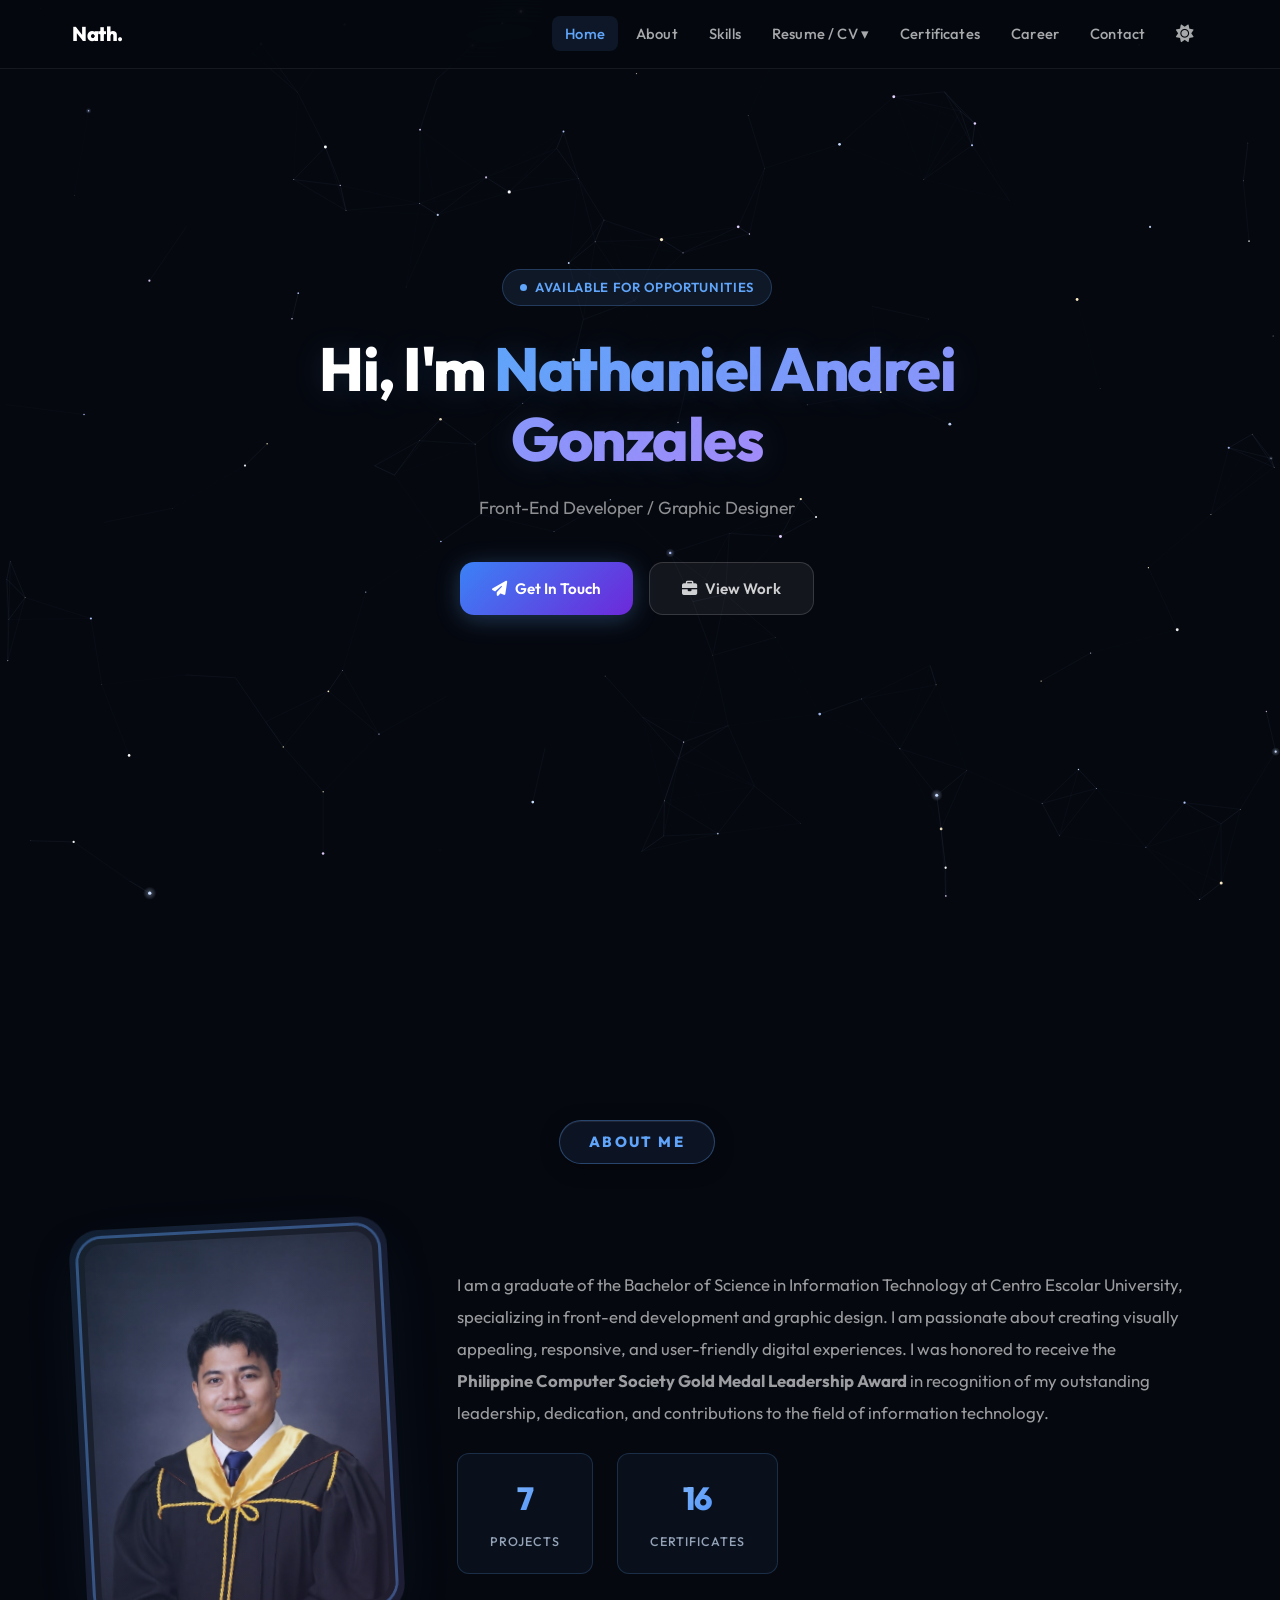
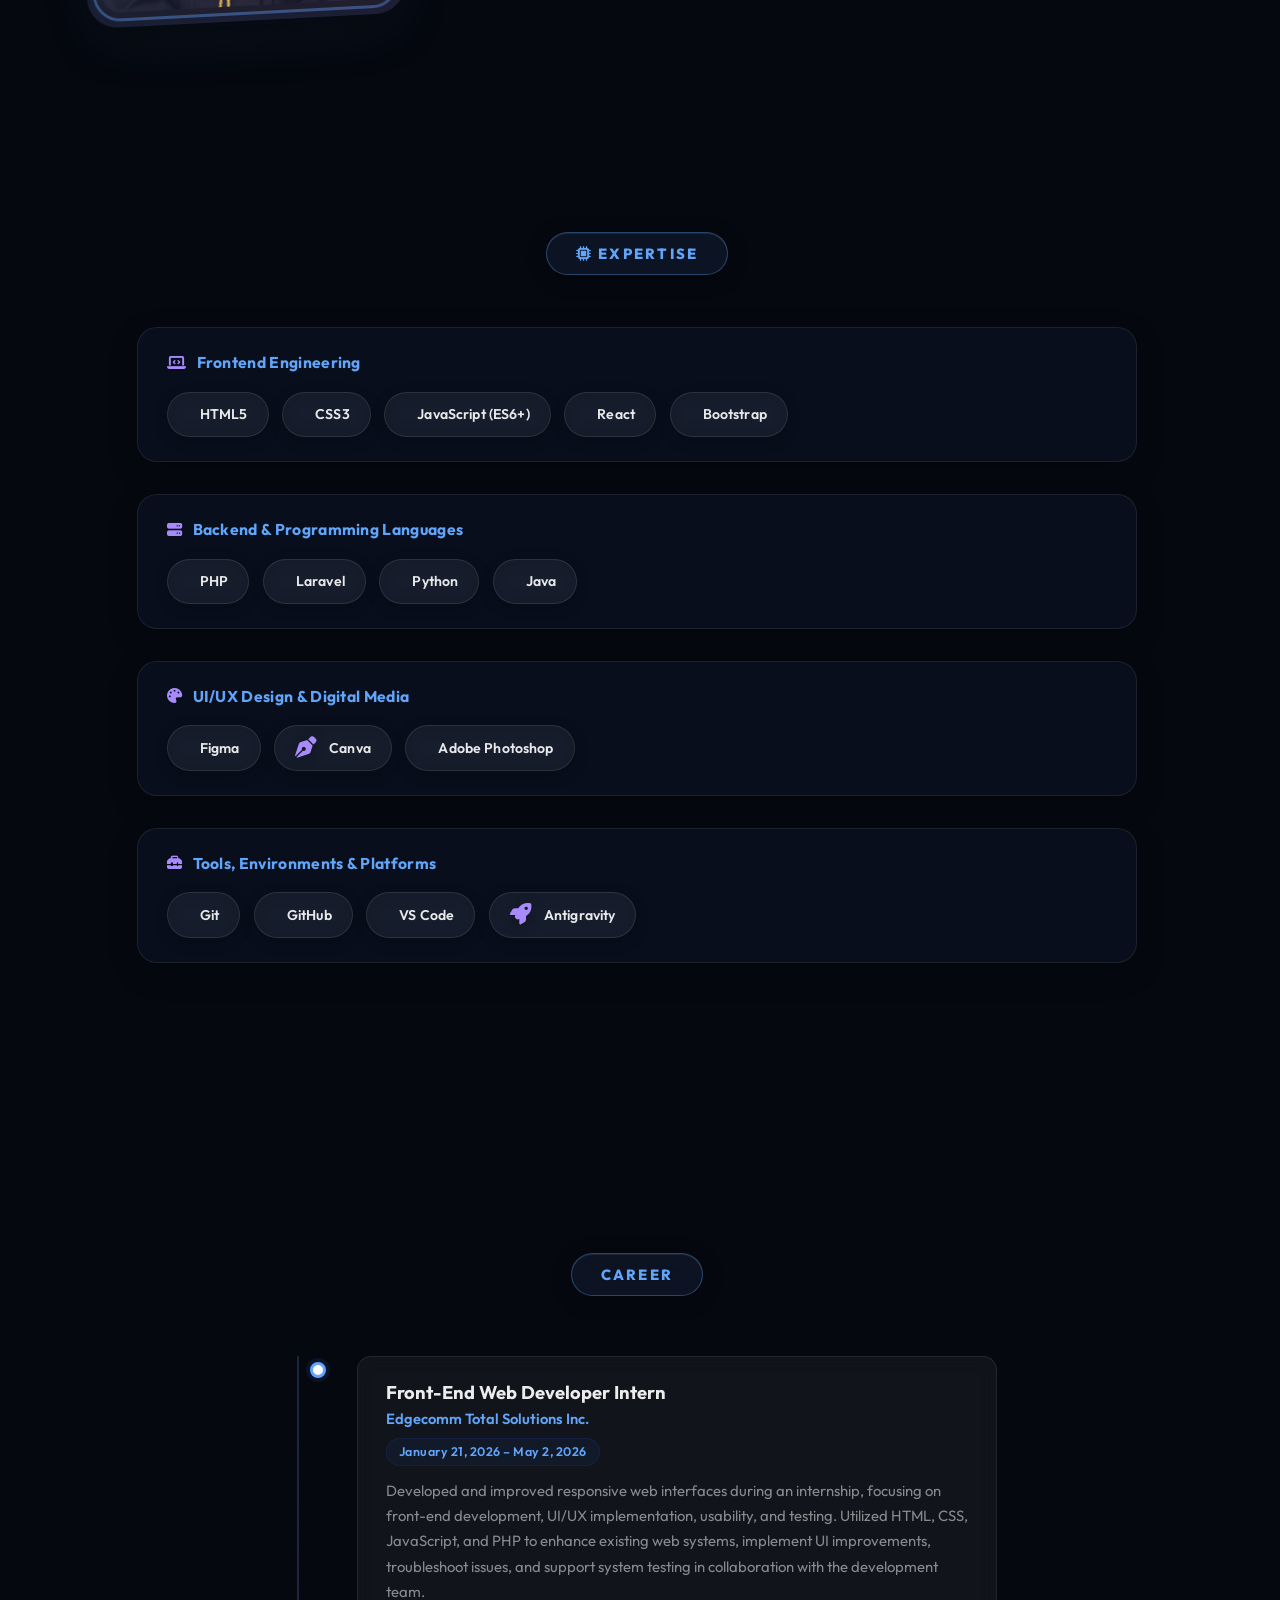
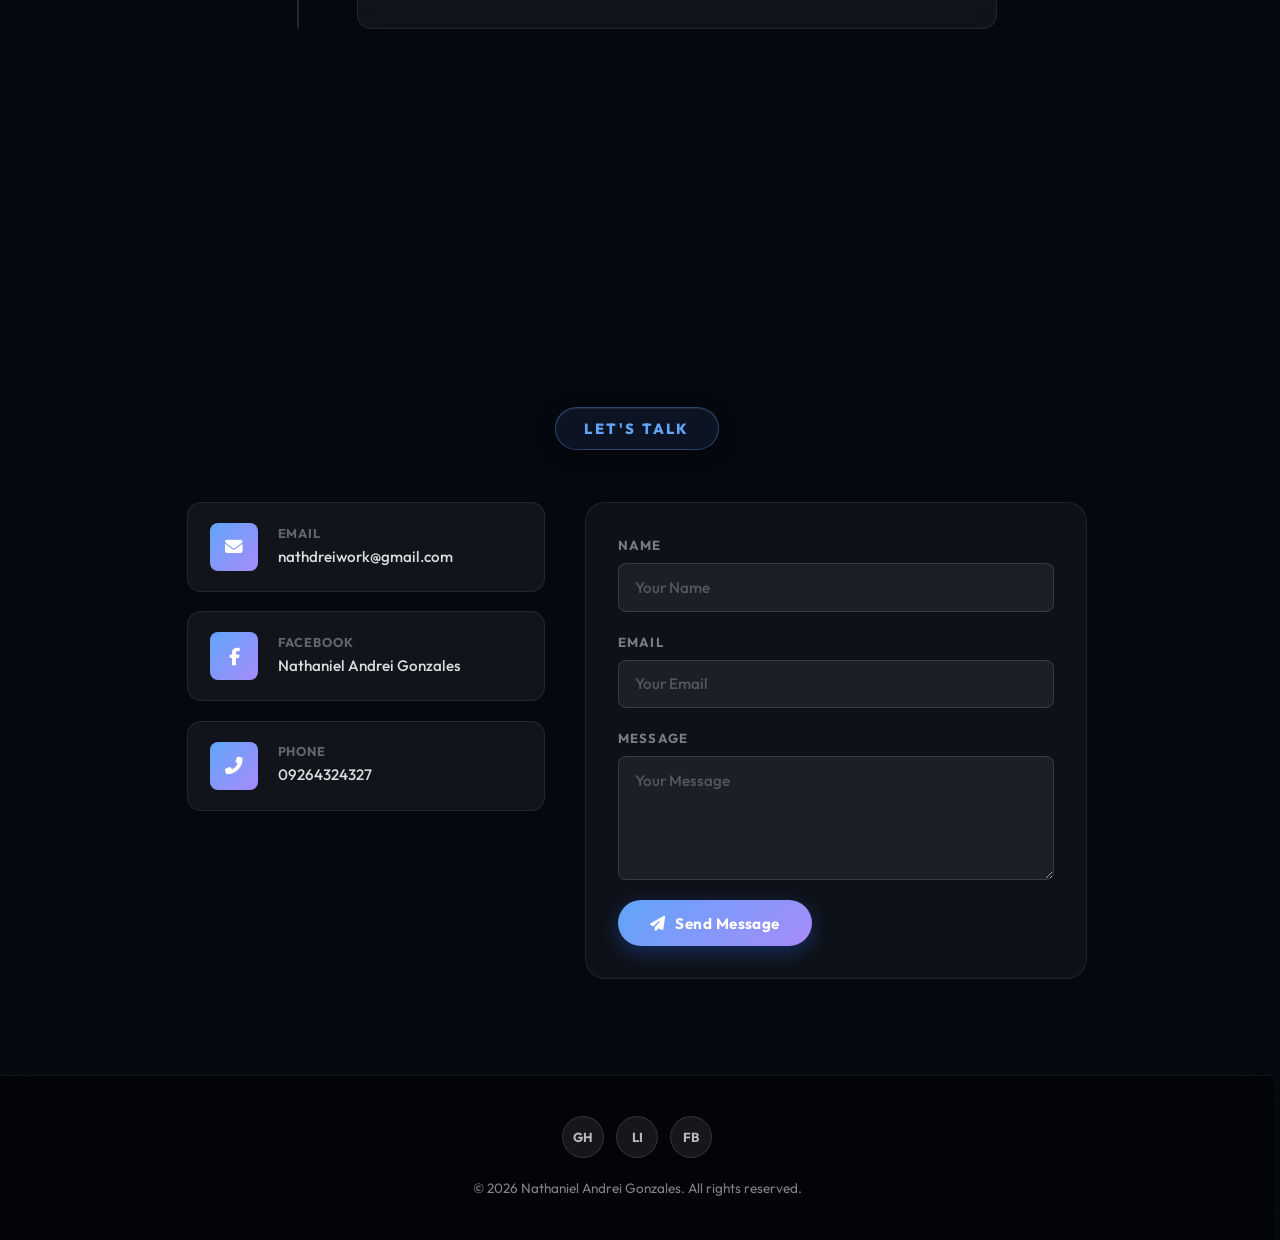
==== commit 09deb536: "Update index.html" ====
--- a/Index.html
+++ b/Index.html
@@ -678,4 +678,4 @@
     <script src="nath.js"></script>
 </body>
 
-</html>+</html>
--- a/nath2.css
+++ b/nath2.css
@@ -2596,7 +2596,7 @@
 
 /* =============================== LIGHT THEME OVERRIDES =============================== */
 body.light-mode {
-  --bg-main: #f0f2f5;
+  --bg-main: #e5e7eb;
   --text-main: #111827;
   --text-muted: #4B5563;
   --primary: #2563EB;
@@ -2874,7 +2874,7 @@
 
 /* Light-mode adjustments */
 body.light-mode .section-overlay {
-  background: rgba(240, 242, 245, 0.94);
+  background: rgba(229, 231, 235, 0.94);
 }
 
 body.light-mode .section-overlay-close {
@@ -3122,4 +3122,4 @@
 
 body.light-mode .skill-icon-github {
   color: #111827;
-}+}
